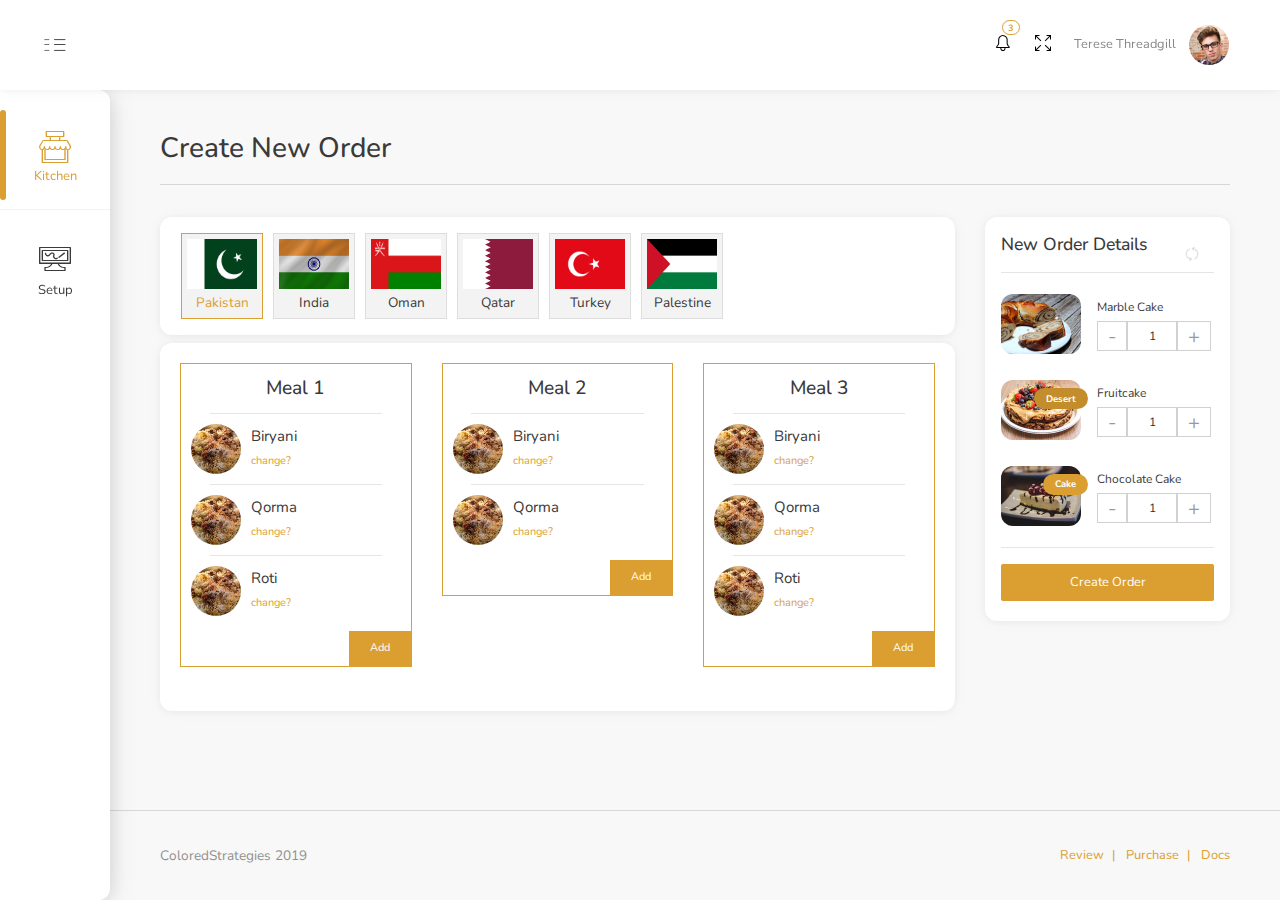
==== create.order.html @ 23bc180d "catering dashboard" ====
<!DOCTYPE html>
<html lang="en">

<head>
    <meta charset="UTF-8">
    <title>Catering Services</title>
    <meta name="viewport" content="width=device-width, initial-scale=1, maximum-scale=1">

    <link rel="stylesheet" href="font/iconsmind-s/css/iconsminds.css" />
    <link rel="stylesheet" href="font/simple-line-icons/css/simple-line-icons.css" />
    <link rel="stylesheet" href="css/vendor/bootstrap.min.css" />
    <link rel="stylesheet" href="css/vendor/bootstrap.rtl.only.min.css" />
    <link rel="stylesheet" href="css/vendor/fullcalendar.min.css" />
    <link rel="stylesheet" href="css/vendor/dataTables.bootstrap4.min.css" />
    <link rel="stylesheet" href="css/vendor/bootstrap-float-label.min.css" />
    <link rel="stylesheet" href="css/vendor/datatables.responsive.bootstrap4.min.css" />
    <link rel="stylesheet" href="css/vendor/select2.min.css" />
    <link rel="stylesheet" href="css/vendor/select2-bootstrap.min.css" />
    <link rel="stylesheet" href="css/vendor/perfect-scrollbar.css" />
    <link rel="stylesheet" href="css/vendor/glide.core.min.css" />
    <link rel="stylesheet" href="css/vendor/bootstrap-stars.css" />
    <link rel="stylesheet" href="css/vendor/nouislider.min.css" />
    <link rel="stylesheet" href="css/vendor/smart_wizard.min.css" />
    <link rel="stylesheet" href="css/vendor/bootstrap-datepicker3.min.css" />
    <link rel="stylesheet" href="css/vendor/component-custom-switch.min.css" />
    <link rel="stylesheet" href="css/main.css" />
</head>
<body id="app-container" class="menu-default show-spinner">
    <nav class="navbar fixed-top">
        <div class="d-flex align-items-center navbar-left">
            <a href="#" class="menu-button d-none d-md-block">
                <svg class="main" xmlns="http://www.w3.org/2000/svg" viewBox="0 0 9 17">
                    <rect x="0.48" y="0.5" width="7" height="1" />
                    <rect x="0.48" y="7.5" width="7" height="1" />
                    <rect x="0.48" y="15.5" width="7" height="1" />
                </svg>
                <svg class="sub" xmlns="http://www.w3.org/2000/svg" viewBox="0 0 18 17">
                    <rect x="1.56" y="0.5" width="16" height="1" />
                    <rect x="1.56" y="7.5" width="16" height="1" />
                    <rect x="1.56" y="15.5" width="16" height="1" />
                </svg>
            </a>

            <a href="#" class="menu-button-mobile d-xs-block d-sm-block d-md-none">
                <svg xmlns="http://www.w3.org/2000/svg" viewBox="0 0 26 17">
                    <rect x="0.5" y="0.5" width="25" height="1" />
                    <rect x="0.5" y="7.5" width="25" height="1" />
                    <rect x="0.5" y="15.5" width="25" height="1" />
                </svg>
            </a>
        </div>


        <a class="navbar-logo" href="Dashboard.Default.html">
            <span class="logo d-none d-xs-block"></span>
            <span class="logo-mobile d-block d-xs-none"></span>
        </a>

        <div class="navbar-right">
            <div class="header-icons d-inline-block align-middle">

                <div class="position-relative d-inline-block">
                    <button class="header-icon btn btn-empty" type="button" id="notificationButton"
                        data-toggle="dropdown" aria-haspopup="true" aria-expanded="false">
                        <i class="simple-icon-bell"></i>
                        <span class="count">3</span>
                    </button>
                    <div class="dropdown-menu dropdown-menu-right mt-3 position-absolute" id="notificationDropdown">
                        <div class="scroll">
                            <div class="d-flex flex-row mb-3 pb-3 border-bottom">
                                <a href="#">
                                    <img src="img/profiles/l-2.jpg" alt="Notification Image"
                                        class="img-thumbnail list-thumbnail xsmall border-0 rounded-circle" />
                                </a>
                                <div class="pl-3">
                                    <a href="#">
                                        <p class="font-weight-medium mb-1">Joisse Kaycee just sent a new comment!</p>
                                        <p class="text-muted mb-0 text-small">09.04.2018 - 12:45</p>
                                    </a>
                                </div>
                            </div>
                            <div class="d-flex flex-row mb-3 pb-3 border-bottom">
                                <a href="#">
                                    <img src="img/notifications/1.jpg" alt="Notification Image"
                                        class="img-thumbnail list-thumbnail xsmall border-0 rounded-circle" />
                                </a>
                                <div class="pl-3">
                                    <a href="#">
                                        <p class="font-weight-medium mb-1">1 item is out of stock!</p>
                                        <p class="text-muted mb-0 text-small">09.04.2018 - 12:45</p>
                                    </a>
                                </div>
                            </div>
                            <div class="d-flex flex-row mb-3 pb-3 border-bottom">
                                <a href="#">
                                    <img src="img/notifications/2.jpg" alt="Notification Image"
                                        class="img-thumbnail list-thumbnail xsmall border-0 rounded-circle" />
                                </a>
                                <div class="pl-3">
                                    <a href="#">
                                        <p class="font-weight-medium mb-1">New order received! It is total $147,20.</p>
                                        <p class="text-muted mb-0 text-small">09.04.2018 - 12:45</p>
                                    </a>
                                </div>
                            </div>
                            <div class="d-flex flex-row mb-3 pb-3 ">
                                <a href="#">
                                    <img src="img/notifications/3.jpg" alt="Notification Image"
                                        class="img-thumbnail list-thumbnail xsmall border-0 rounded-circle" />
                                </a>
                                <div class="pl-3">
                                    <a href="#">
                                        <p class="font-weight-medium mb-1">3 items just added to wish list by a user!
                                        </p>
                                        <p class="text-muted mb-0 text-small">09.04.2018 - 12:45</p>
                                    </a>
                                </div>
                            </div>
                        </div>
                    </div>
                </div>

                <button class="header-icon btn btn-empty d-none d-sm-inline-block" type="button" id="fullScreenButton">
                    <i class="simple-icon-size-fullscreen"></i>
                    <i class="simple-icon-size-actual"></i>
                </button>

            </div>

            <div class="user d-inline-block">
                <button class="btn btn-empty p-0" type="button" data-toggle="dropdown" aria-haspopup="true"
                    aria-expanded="false">
                    <span class="name">Terese Threadgill</span>
                    <span>
                        <img alt="Profile Picture" src="img/profiles/l-3.jpg" />
                    </span>
                </button>

                <div class="dropdown-menu dropdown-menu-right mt-3">
                    <a class="dropdown-item" href="#">Account</a>
                    <a class="dropdown-item" href="#">Features</a>
                    <a class="dropdown-item" href="#">History</a>
                    <a class="dropdown-item" href="#">Support</a>
                    <a class="dropdown-item" href="#">Sign out</a>
                </div>
            </div>
        </div>
    </nav>
    <div class="menu">
        <div class="main-menu">
            <div class="scroll">
                <ul class="list-unstyled">
                    <li class="active">
                        <a href="#dashboard">
                            <i class="iconsminds-shop-4"></i>
                            <span>Kitchen</span>
                        </a>
                    </li>
                    <li>
                        <a href="#setup">
                            <i class="iconsminds-digital-drawing"></i> Setup
                        </a>
                    </li>
                </ul>
            </div>
        </div>

        <div class="sub-menu">
            <div class="scroll">
                <ul class="list-unstyled" data-link="dashboard">
                    <li class="active">
                        <a href="Dashboard.Default.html">
                            <i class="simple-icon-rocket"></i> <span class="d-inline-block">Dashboard</span>
                        </a>
                    </li>
                    
                    <li>
                        <a href="total.html">
                            <i class="glyph-icon iconsminds-align-justify-all"></i> <span class="d-inline-block">All Order</span>
                        </a>
                    </li>
                    
                    <li>
                        <a href="pending.html">
                            <i class="iconsminds-clock"></i> <span class="d-inline-block">Pending Order</span>
                        </a>
                    </li>
                    <li>
                        <a href="inprocess.html">
                            <i class="simple-icon-refresh"></i> <span class="d-inline-block">Inprocess Order</span>
                        </a>
                    </li>
                    <li>
                        <a href="delivered.html">
                            <i class="simple-icon-home"></i> <span class="d-inline-block">Completed Order</span>
                        </a>
                    </li>
                    <li>
                        <a href="create.order.html">
                            <i class="simple-icon-basket-loaded"></i> <span class="d-inline-block">Create Order</span>
                        </a>
                    </li>
                </ul>
                <ul class="list-unstyled" data-link="setup" id="setup">
                    <li>
                        <a href="create.meal.html">
                            <i class="glyph-icon iconsminds-beer-glass"></i> 
                             <span class="d-inline-block">Meal Creation</span>
                        </a>
                    </li>
                </ul>
            </div>
        </div>


    </div>

    <main>
        <div class="container-fluid create_meal_section">
            <div class="row">
                <div class="col-12">
                    <h1>Create New Order</h1>
                    <div class="separator mb-5"></div>
                </div>
                <div class="col-lg-9 col-xl-9 col-md-7">
                    <div class="select_country mb-2">
                        <div class="card">
                            <div class="card-body d-flex overflow-auto">
                                <div class="img-flag-section order_tab_parent" data-id="pakistan">
                                    <img src="./img/flag/pakistan.png" alt="">
                                    <p class="my-1 text-center">Pakistan</p>
                                </div>
                                <div class="img-flag-section order_tab_parent" data-id="India">
                                    <img src="./img/flag/india.png" alt="">
                                    <p class="my-1 text-center">India</p>
                                </div>
                                <div class="img-flag-section order_tab_parent">
                                    <img src="./img/flag/oman-flag-png-xl.jpg" alt="">
                                    <p class="my-1 text-center">Oman</p>
                                </div>
                                <div class="img-flag-section order_tab_parent">
                                    <img src="./img/flag/qatar.png" alt="">
                                    <p class="my-1 text-center">Qatar</p>
                                </div>
                                <div class="img-flag-section order_tab_parent">
                                    <img src="./img/flag/turkey.png" alt="">
                                    <p class="my-1 text-center">Turkey</p>
                                </div>
                                <div class="img-flag-section order_tab_parent">
                                    <img src="./img/flag/palestine.png" alt="">
                                    <p class="my-1 text-center">Palestine</p>
                                </div>
                            </div>
                        </div>
                    </div>
                    <div class="card card-body order_main order_tab_child" id="pakistan">
                    <div class="row">
                        <div class="col-xl-4 col-lg-4 mb-4">
                            <div class="main_section">
                            <h3 class="text-center my-1 py-2">Meal 1</h3>
                            <hr class="my-0 w-75 mx-auto">
                                <div class="card d-flex flex-row mb-0 box-shadow-none">
                                    <a class="d-flex" href="#">
                                        <img alt="Profile" src="img/flag/biryani.jpg" class="img-thumbnail border-0 rounded-circle m-4 list-thumbnail align-self-center img-set-height-width">
                                    </a>
                                    <div class=" d-flex flex-grow-1 min-width-zero">
                                        <div class="card-body pl-0 align-self-center d-flex flex-column flex-lg-row justify-content-between min-width-zero py-1">
                                            <div class="min-width-zero">
                                                <a href="#">
                                                    <p class="list-item-heading mb-1 truncate font-size-15">Biryani</p>
                                                </a>
                                                <p class="change_modal" data-toggle="modal" data-target="#exampleModal">change?</p>
                                            </div>
                                        </div>
                                    </div>
                                </div>
                                <hr class="my-0 w-75 mx-auto">
                                <div class="card d-flex flex-row mb-0 box-shadow-none">
                                    <a class="d-flex" href="#">
                                        <img alt="Profile" src="img/flag/biryani.jpg" class="img-thumbnail border-0 rounded-circle m-4 list-thumbnail align-self-center img-set-height-width">
                                    </a>
                                    <div class=" d-flex flex-grow-1 min-width-zero">
                                        <div class="card-body pl-0 align-self-center d-flex flex-column flex-lg-row justify-content-between min-width-zero py-1">
                                            <div class="min-width-zero">
                                                <a href="#">
                                                    <p class="list-item-heading mb-1 truncate font-size-15">Qorma</p>
                                                </a>
                                                <p class="change_modal" data-toggle="modal" data-target="#exampleModal">change?</p>
                                            </div>
                                        </div>
                                    </div>
                                </div>
                                <hr class="my-0 w-75 mx-auto">
                                <div class="card d-flex flex-row mb-0 box-shadow-none">
                                    <a class="d-flex" href="#">
                                        <img alt="Profile" src="img/flag/biryani.jpg" class="img-thumbnail border-0 rounded-circle m-4 list-thumbnail align-self-center img-set-height-width">
                                    </a>
                                    <div class=" d-flex flex-grow-1 min-width-zero">
                                        <div class="card-body pl-0 align-self-center d-flex flex-column flex-lg-row justify-content-between min-width-zero py-1">
                                            <div class="min-width-zero">
                                                <a href="#">
                                                    <p class="list-item-heading mb-1 truncate font-size-15">Roti</p>
                                                </a>
                                                <p class="change_modal" data-toggle="modal" data-target="#exampleModal">change?</p>
                                            </div>
                                        </div>
                                    </div>
                                </div>
                                <div class="text-right">
                                <button class="btn btn-primary default my-2 rounded-0">Add</button>
                            </div>
                            </div>
                        </div>

                        <div class="col-xl-4 col-lg-4 mb-4">
                            <div class="main_section">
                                <h3 class="text-center my-1 py-2">Meal 2</h3>
                                <hr class="my-0 w-75 mx-auto">
                                    <div class="card d-flex flex-row mb-0 box-shadow-none">
                                        <a class="d-flex" href="#">
                                            <img alt="Profile" src="img/flag/biryani.jpg" class="img-thumbnail border-0 rounded-circle m-4 list-thumbnail align-self-center img-set-height-width">
                                        </a>
                                        <div class=" d-flex flex-grow-1 min-width-zero">
                                            <div class="card-body pl-0 align-self-center d-flex flex-column flex-lg-row justify-content-between min-width-zero py-1">
                                                <div class="min-width-zero">
                                                    <a href="#">
                                                        <p class="list-item-heading mb-1 truncate font-size-15">Biryani</p>
                                                    </a>
                                                    <p class="change_modal" data-toggle="modal" data-target="#exampleModal">change?</p>
                                                </div>
                                            </div>
                                        </div>
                                    </div>
                                    <hr class="my-0 w-75 mx-auto">
                                    <div class="card d-flex flex-row mb-0 box-shadow-none">
                                        <a class="d-flex" href="#">
                                            <img alt="Profile" src="img/flag/biryani.jpg" class="img-thumbnail border-0 rounded-circle m-4 list-thumbnail align-self-center img-set-height-width">
                                        </a>
                                        <div class=" d-flex flex-grow-1 min-width-zero">
                                            <div class="card-body pl-0 align-self-center d-flex flex-column flex-lg-row justify-content-between min-width-zero py-1">
                                                <div class="min-width-zero">
                                                    <a href="#">
                                                        <p class="list-item-heading mb-1 truncate font-size-15">Qorma</p>
                                                    </a>
                                                    <p class="change_modal" data-toggle="modal" data-target="#exampleModal">change?</p>
                                                </div>
                                            </div>
                                        </div>
                                    </div>
                                    <div class="text-right">
                                    <button class="btn btn-primary default my-2 rounded-0">Add</button>
                                </div>
                                </div>
                        </div>

                        <div class="col-xl-4 col-lg-4 mb-4">
                            <div class="main_section">
                                <h3 class="text-center my-1 py-2">Meal 3</h3>
                                <hr class="my-0 w-75 mx-auto">
                                    <div class="card d-flex flex-row mb-0 box-shadow-none">
                                        <a class="d-flex" href="#">
                                            <img alt="Profile" src="img/flag/biryani.jpg" class="img-thumbnail border-0 rounded-circle m-4 list-thumbnail align-self-center img-set-height-width">
                                        </a>
                                        <div class=" d-flex flex-grow-1 min-width-zero">
                                            <div class="card-body pl-0 align-self-center d-flex flex-column flex-lg-row justify-content-between min-width-zero py-1">
                                                <div class="min-width-zero">
                                                    <a href="#">
                                                        <p class="list-item-heading mb-1 truncate font-size-15">Biryani</p>
                                                    </a>
                                                    <p class="change_modal" data-toggle="modal" data-target="#exampleModal">change?</p>
                                                </div>
                                            </div>
                                        </div>
                                    </div>
                                    <hr class="my-0 w-75 mx-auto">
                                    <div class="card d-flex flex-row mb-0 box-shadow-none">
                                        <a class="d-flex" href="#">
                                            <img alt="Profile" src="img/flag/biryani.jpg" class="img-thumbnail border-0 rounded-circle m-4 list-thumbnail align-self-center img-set-height-width">
                                        </a>
                                        <div class=" d-flex flex-grow-1 min-width-zero">
                                            <div class="card-body pl-0 align-self-center d-flex flex-column flex-lg-row justify-content-between min-width-zero py-1">
                                                <div class="min-width-zero">
                                                    <a href="#">
                                                        <p class="list-item-heading mb-1 truncate font-size-15">Qorma</p>
                                                    </a>
                                                    <p class="change_modal" data-toggle="modal" data-target="#exampleModal">change?</p>
                                                </div>
                                            </div>
                                        </div>
                                    </div>
                                    <hr class="my-0 w-75 mx-auto">
                                    <div class="card d-flex flex-row mb-0 box-shadow-none">
                                        <a class="d-flex" href="#">
                                            <img alt="Profile" src="img/flag/biryani.jpg" class="img-thumbnail border-0 rounded-circle m-4 list-thumbnail align-self-center img-set-height-width">
                                        </a>
                                        <div class=" d-flex flex-grow-1 min-width-zero">
                                            <div class="card-body pl-0 align-self-center d-flex flex-column flex-lg-row justify-content-between min-width-zero py-1">
                                                <div class="min-width-zero">
                                                    <a href="#">
                                                        <p class="list-item-heading mb-1 truncate font-size-15">Roti</p>
                                                    </a>
                                                    <p class="change_modal" data-toggle="modal" data-target="#exampleModal">change?</p>
                                                </div>
                                            </div>
                                        </div>
                                    </div>
                                    <div class="text-right">
                                    <button class="btn btn-primary default my-2 rounded-0">Add</button>
                                </div>
                                </div>
                        </div>
                    </div>
                      
                </div>
                <div class="card card-body order_main order_tab_child" id="India">
                    <div class="row">
                        <div class="col-xl-4 col-lg-4 mb-4">
                            <div class="main_section">
                                <h3 class="text-center my-1 py-2">Meal 1</h3>
                                <hr class="my-0 w-75 mx-auto">
                                    <div class="card d-flex flex-row mb-0 box-shadow-none">
                                        <a class="d-flex" href="#">
                                            <img alt="Profile" src="img/flag/biryani.jpg" class="img-thumbnail border-0 rounded-circle m-4 list-thumbnail align-self-center img-set-height-width">
                                        </a>
                                        <div class=" d-flex flex-grow-1 min-width-zero">
                                            <div class="card-body pl-0 align-self-center d-flex flex-column flex-lg-row justify-content-between min-width-zero py-1">
                                                <div class="min-width-zero">
                                                    <a href="#">
                                                        <p class="list-item-heading mb-1 truncate font-size-15">Biryani</p>
                                                    </a>
                                                    <p class="change_modal" data-toggle="modal" data-target="#exampleModal">change?</p>
                                                </div>
                                            </div>
                                        </div>
                                    </div>
                                    <hr class="my-0 w-75 mx-auto">
                                    <div class="card d-flex flex-row mb-0 box-shadow-none">
                                        <a class="d-flex" href="#">
                                            <img alt="Profile" src="img/flag/biryani.jpg" class="img-thumbnail border-0 rounded-circle m-4 list-thumbnail align-self-center img-set-height-width">
                                        </a>
                                        <div class=" d-flex flex-grow-1 min-width-zero">
                                            <div class="card-body pl-0 align-self-center d-flex flex-column flex-lg-row justify-content-between min-width-zero py-1">
                                                <div class="min-width-zero">
                                                    <a href="#">
                                                        <p class="list-item-heading mb-1 truncate font-size-15">Qorma</p>
                                                    </a>
                                                    <p class="change_modal" data-toggle="modal" data-target="#exampleModal">change?</p>
                                                </div>
                                            </div>
                                        </div>
                                    </div>
                                    <hr class="my-0 w-75 mx-auto">
                                    <div class="card d-flex flex-row mb-0 box-shadow-none">
                                        <a class="d-flex" href="#">
                                            <img alt="Profile" src="img/flag/biryani.jpg" class="img-thumbnail border-0 rounded-circle m-4 list-thumbnail align-self-center img-set-height-width">
                                        </a>
                                        <div class=" d-flex flex-grow-1 min-width-zero">
                                            <div class="card-body pl-0 align-self-center d-flex flex-column flex-lg-row justify-content-between min-width-zero py-1">
                                                <div class="min-width-zero">
                                                    <a href="#">
                                                        <p class="list-item-heading mb-1 truncate font-size-15">Roti</p>
                                                    </a>
                                                    <p class="change_modal" data-toggle="modal" data-target="#exampleModal">change?</p>
                                                </div>
                                            </div>
                                        </div>
                                    </div>
                                    <div class="text-right">
                                    <button class="btn btn-primary default my-2 rounded-0">Add</button>
                                </div>
                                </div>
                    </div>
                        <div class="col-xl-4 col-lg-4 mb-4">
                            <div class="main_section">
                                <h3 class="text-center my-1 py-2">Meal 2</h3>
                                <hr class="my-0 w-75 mx-auto">
                                    <div class="card d-flex flex-row mb-0 box-shadow-none">
                                        <a class="d-flex" href="#">
                                            <img alt="Profile" src="img/flag/biryani.jpg" class="img-thumbnail border-0 rounded-circle m-4 list-thumbnail align-self-center img-set-height-width">
                                        </a>
                                        <div class=" d-flex flex-grow-1 min-width-zero">
                                            <div class="card-body pl-0 align-self-center d-flex flex-column flex-lg-row justify-content-between min-width-zero py-1">
                                                <div class="min-width-zero">
                                                    <a href="#">
                                                        <p class="list-item-heading mb-1 truncate font-size-15">Biryani</p>
                                                    </a>
                                                    <p class="change_modal" data-toggle="modal" data-target="#exampleModal">change?</p>
                                                </div>
                                            </div>
                                        </div>
                                    </div>
                                    <hr class="my-0 w-75 mx-auto">
                                    <div class="card d-flex flex-row mb-0 box-shadow-none">
                                        <a class="d-flex" href="#">
                                            <img alt="Profile" src="img/flag/biryani.jpg" class="img-thumbnail border-0 rounded-circle m-4 list-thumbnail align-self-center img-set-height-width">
                                        </a>
                                        <div class=" d-flex flex-grow-1 min-width-zero">
                                            <div class="card-body pl-0 align-self-center d-flex flex-column flex-lg-row justify-content-between min-width-zero py-1">
                                                <div class="min-width-zero">
                                                    <a href="#">
                                                        <p class="list-item-heading mb-1 truncate font-size-15">Roti</p>
                                                    </a>
                                                    <p class="change_modal" data-toggle="modal" data-target="#exampleModal">change?</p>
                                                </div>
                                            </div>
                                        </div>
                                    </div>
                                    <div class="text-right">
                                    <button class="btn btn-primary default my-2 rounded-0">Add</button>
                                </div>
                                </div>
                        </div>

                    </div>
                      
                </div>
                </div>

                <div class="col-md-4 col-lg-3 mb-4">
                    <div class="card notification_section">
                        <div class="position-absolute card-top-buttons">
                            <button class="btn btn-header-light icon-button">
                                <i class="simple-icon-refresh"></i>
                            </button>
                        </div>

                        <div class="card-body">
                            <h5 class="card-title mb-3">New Order Details</h5>
                            <hr class="mt-0">
                            <div class="scroll dashboard-list-with-thumbs">
                                <div class="d-flex flex-row mb-3 justify-content-between">
                                    <a class="d-block my-auto position-relative mx-0" href="#">
                                        <img src="img/products/marble-cake-thumb.jpg" alt="Marble Cake"
                                            class="list-thumbnail border-0" />
                                    </a>
                                    <div class="pl-3 pt-2 pr-2 pb-2">
                                        <a href="#">
                                            <p class="list-item-heading">Marble Cake</p>
                                            <div class="counter">
                                                <span class="down" onClick='decreaseCount(event, this)'>-</span>
                                                <input type="text" value="1" disabled id = "quantity">
                                                <span class="up" onClick='increaseCount(event, this)'>+</span>
                                            </div>
                                        </a>
                                    </div>
                                </div>

                                <div class="d-flex flex-row mb-3 justify-content-between">
                                    <a class="d-block my-auto position-relative mx-0" href="#">
                                        <img src="img/products/fruitcake-thumb.jpg" alt="Fruitcake"
                                            class="list-thumbnail border-0" />
                                        <span
                                            class="badge badge-pill badge-theme-2 position-absolute badge-top-right">Desert</span>
                                    </a>
                                    <div class="pl-3 pt-2 pr-2 pb-2">
                                        <a href="#">
                                            <p class="list-item-heading">Fruitcake</p>
                                            <div class="counter">
                                                <span class="down" onClick='decreaseCount(event, this)'>-</span>
                                                <input type="text" value="1" disabled id = "quantity">
                                                <span class="up" onClick='increaseCount(event, this)'>+</span>
                                            </div>
                                        </a>
                                    </div>
                                </div>

                                <div class="d-flex flex-row mb-3 justify-content-between">
                                    <a class="d-block my-auto position-relative mx-0" href="#">
                                        <img src="img/products/chocolate-cake-thumb.jpg" alt="Chocolate Cake"
                                            class="list-thumbnail border-0" />
                                        <span
                                            class="badge badge-pill badge-theme-1 position-absolute badge-top-right">Cake</span>
                                    </a>
                                    <div class="pl-3 pt-2 pr-2 pb-2">
                                        <a href="#">
                                            <p class="list-item-heading">Chocolate Cake</p>
                                            <div class="counter">
                                                <span class="down" onClick='decreaseCount(event, this)'>-</span>
                                                <input type="text" value="1" disabled id = "quantity">
                                                <span class="up" onClick='increaseCount(event, this)'>+</span>
                                            </div>
                                        </a>
                                    </div>
                                </div>
                                <hr class="mt-0">
                                <button type="button" class="btn btn-primary default mb-1 w-100">Create Order</button>

                            </div>
                        </div>
                    </div>
                </div>
            </div>

          
        </div>
    </main>

    <footer class="page-footer">
        <div class="footer-content">
            <div class="container-fluid">
                <div class="row">
                    <div class="col-12 col-sm-6">
                        <p class="mb-0 text-muted">ColoredStrategies 2019</p>
                    </div>
                    <div class="col-sm-6 d-none d-sm-block">
                        <ul class="breadcrumb pt-0 pr-0 float-right">
                            <li class="breadcrumb-item mb-0">
                                <a href="#" class="btn-link">Review</a>
                            </li>
                            <li class="breadcrumb-item mb-0">
                                <a href="#" class="btn-link">Purchase</a>
                            </li>
                            <li class="breadcrumb-item mb-0">
                                <a href="#" class="btn-link">Docs</a>
                            </li>
                        </ul>
                    </div>
                </div>
            </div>
        </div>


    <!-- Modal -->
    <div class="modal fade" id="exampleModal" tabindex="-1" role="dialog" aria-hidden="true">
        <div class="modal-dialog" role="document">
            <div class="modal-content">
                <div class="modal-header">
                    <h5 class="modal-title" id="exampleModalLabel">Create Order</h5>
                    <button type="button" class="close" data-dismiss="modal" aria-label="Close">
                        <span aria-hidden="true">&times;</span>
                    </button>
                </div>
                <div class="modal-body">

                    <div class="card mb-4 tab_child_order">
                        <div class="order_steps sw-main sw-theme-default">

                            <div class="card-body">
                                <div class="d-flex flex-wrap">
                                    <div class="card m-2">
                                        <img src="img/flag/rice.jpg" alt="Marble Cake" class="list-thumbnail border-0" draggable="false">
                                        <div class="d-flex justify-content-between px-2">
                                            <div class="title">
                                                <p class="my-2 text-center">Rice</p>

                                            </div>
                                            <div class="my-auto glyph-icon simple-icon-plus"></div>
                                        </div>
                                        
                                        <hr class="my-0 mx-auto w-75">
                                        <p class="my-2 desc text-muted px-2">(Fried)</p>
                                    </div>
                                    <div class="card m-2">
                                        <img src="img/flag/beefpulao.jpg" alt="Marble Cake" class="list-thumbnail border-0" draggable="false">
                                        <div class="d-flex justify-content-between px-2">
                                             <p class="my-2 text-center">Beef Pulao</p>
                                            <div class="my-auto glyph-icon simple-icon-plus"></div>
                                        </div>
                                        <hr class="my-0 mx-auto w-75">
                                        <p class="my-2 desc text-muted px-2">(Black Pepperoni)</p>
                                    </div>
                                    <div class="card m-2">
                                        <img src="img/flag/biryani.jpg" alt="Marble Cake" class="list-thumbnail border-0" draggable="false">
                                        <div class="d-flex justify-content-between px-2">
                                            <p class="my-2 text-center">Biryani</p>
                                            <div class="my-auto glyph-icon simple-icon-plus"></div>
                                        </div>
                                        <hr class="my-0 mx-auto w-75">
                                        <p class="my-2 desc text-muted px-2">(Hot Spicy)</p>
                                    </div>

                                </div>
                            </div>
                        </div>
                    </div>


                </div>
                <div class="modal-footer">
                    <button type="button" class="btn btn-secondary"
                        data-dismiss="modal">Close</button>
                </div>
            </div>
        </div>
    </div>
    
    </footer>

    <script src="js/vendor/jquery-3.3.1.min.js"></script>
    <script src="js/vendor/bootstrap.bundle.min.js"></script>
    <script src="js/vendor/Chart.bundle.min.js"></script>
    <script src="js/vendor/chartjs-plugin-datalabels.js"></script>
    <script src="js/vendor/moment.min.js"></script>
    <script src="js/vendor/fullcalendar.min.js"></script>
    <script src="js/vendor/datatables.min.js"></script>
    <script src="js/vendor/perfect-scrollbar.min.js"></script>
    <script src="js/vendor/progressbar.min.js"></script>
    <script src="js/vendor/jquery.barrating.min.js"></script>
    <script src="js/vendor/select2.full.js"></script>
    <script src="js/vendor/nouislider.min.js"></script>
    <script src="js/vendor/bootstrap-datepicker.js"></script>
    <script src="js/vendor/jquery.smartWizard.min.js"></script>
    <script src="js/vendor/Sortable.js"></script>
    <script src="js/vendor/mousetrap.min.js"></script>
    <script src="js/vendor/glide.min.js"></script>
    <script src="js/dore.script.js"></script>
    <script src="js/aaintlTelInput.js"></script>
    <script src="js/scripts.js"></script>
</body>

</html>
---- font/iconsmind-s/css/iconsminds.css ----
@font-face {
  font-family: 'iconsminds';
  src: url('../font/iconsminds.eot?42207379');
  src: url('../font/iconsminds.eot?42207379#iefix') format('embedded-opentype'),
       url('../font/iconsminds.woff2?42207379') format('woff2'),
       url('../font/iconsminds.woff?42207379') format('woff'),
       url('../font/iconsminds.ttf?42207379') format('truetype'),
       url('../font/iconsminds.svg?42207379#iconsminds') format('svg');
  font-weight: normal;
  font-style: normal;
}
/* Chrome hack: SVG is rendered more smooth in Windozze. 100% magic, uncomment if you need it. */
/* Note, that will break hinting! In other OS-es font will be not as sharp as it could be */
/*
@media screen and (-webkit-min-device-pixel-ratio:0) {
  @font-face {
    font-family: 'iconsminds';
    src: url('../font/iconsminds.svg?42207379#iconsminds') format('svg');
  }
}
*/
 
 [class^="iconsminds-"]:before, [class*=" iconsminds-"]:before {
  font-family: "iconsminds";
  font-style: normal;
  font-weight: normal;
  speak: none;
 
  display: inline-block;
  text-decoration: inherit;
  width: 1em;
  margin-right: .2em;
  text-align: center;
  /* opacity: .8; */
 
  /* For safety - reset parent styles, that can break glyph codes*/
  font-variant: normal;
  text-transform: none;
 
  /* fix buttons height, for twitter bootstrap */
  line-height: 1em;
 
  /* Animation center compensation - margins should be symmetric */
  /* remove if not needed */
  margin-left: .2em;
 
  /* you can be more comfortable with increased icons size */
  /* font-size: 120%; */
 
  /* Font smoothing. That was taken from TWBS */
  -webkit-font-smoothing: antialiased;
  -moz-osx-font-smoothing: grayscale;
 
  /* Uncomment for 3D effect */
  /* text-shadow: 1px 1px 1px rgba(127, 127, 127, 0.3); */
}
 
.iconsminds-add-space-after-paragraph:before { content: '\e800'; } /* '' */
.iconsminds-add-space-before-paragraph:before { content: '\e801'; } /* '' */
.iconsminds-align-center:before { content: '\e802'; } /* '' */
.iconsminds-align-justify-all:before { content: '\e803'; } /* '' */
.iconsminds-align-justify-center:before { content: '\e804'; } /* '' */
.iconsminds-align-justify-left:before { content: '\e805'; } /* '' */
.iconsminds-align-justify-right:before { content: '\e806'; } /* '' */
.iconsminds-align-left:before { content: '\e807'; } /* '' */
.iconsminds-align-right:before { content: '\e808'; } /* '' */
.iconsminds-decrase-inedit:before { content: '\e809'; } /* '' */
.iconsminds-increase-inedit:before { content: '\e80a'; } /* '' */
.iconsminds-indent-first-line:before { content: '\e80b'; } /* '' */
.iconsminds-indent-left-margin:before { content: '\e80c'; } /* '' */
.iconsminds-indent-right-margin:before { content: '\e80d'; } /* '' */
.iconsminds-line-spacing:before { content: '\e80e'; } /* '' */
.iconsminds-arrow-fork:before { content: '\e80f'; } /* '' */
.iconsminds-arrow-from:before { content: '\e810'; } /* '' */
.iconsminds-arrow-inside-45:before { content: '\e811'; } /* '' */
.iconsminds-arrow-inside-gap-45:before { content: '\e812'; } /* '' */
.iconsminds-arrow-inside-gap:before { content: '\e813'; } /* '' */
.iconsminds-arrow-inside:before { content: '\e814'; } /* '' */
.iconsminds-arrow-into:before { content: '\e815'; } /* '' */
.iconsminds-arrow-junction:before { content: '\e817'; } /* '' */
.iconsminds-arrow-loop:before { content: '\e818'; } /* '' */
.iconsminds-arrow-merge:before { content: '\e819'; } /* '' */
.iconsminds-arrow-mix:before { content: '\e81a'; } /* '' */
.iconsminds-arrow-out-left:before { content: '\e81b'; } /* '' */
.iconsminds-arrow-out-right:before { content: '\e81c'; } /* '' */
.iconsminds-arrow-outside-45:before { content: '\e81d'; } /* '' */
.iconsminds-arrow-outside-gap-45:before { content: '\e81e'; } /* '' */
.iconsminds-arrow-outside-gap:before { content: '\e81f'; } /* '' */
.iconsminds-arrow-outside:before { content: '\e820'; } /* '' */
.iconsminds-arrow-over:before { content: '\e821'; } /* '' */
.iconsminds-arrow-shuffle:before { content: '\e822'; } /* '' */
.iconsminds-arrow-squiggly:before { content: '\e823'; } /* '' */
.iconsminds-arrow-through:before { content: '\e824'; } /* '' */
.iconsminds-arrow-to:before { content: '\e825'; } /* '' */
.iconsminds-double-circle:before { content: '\e826'; } /* '' */
.iconsminds-full-view-2:before { content: '\e827'; } /* '' */
.iconsminds-full-view:before { content: '\e828'; } /* '' */
.iconsminds-maximize:before { content: '\e829'; } /* '' */
.iconsminds-minimize:before { content: '\e82a'; } /* '' */
.iconsminds-resize:before { content: '\e82b'; } /* '' */
.iconsminds-three-arrow-fork:before { content: '\e82c'; } /* '' */
.iconsminds-view-height:before { content: '\e82d'; } /* '' */
.iconsminds-view-width:before { content: '\e82e'; } /* '' */
.iconsminds-arrow-around:before { content: '\e82f'; } /* '' */
.iconsminds-arrow-barrier:before { content: '\e830'; } /* '' */
.iconsminds-arrow-circle:before { content: '\e831'; } /* '' */
.iconsminds-arrow-cross:before { content: '\e832'; } /* '' */
.iconsminds-arrow-back-2:before { content: '\e833'; } /* '' */
.iconsminds-arrow-back-3:before { content: '\e834'; } /* '' */
.iconsminds-arrow-back:before { content: '\e835'; } /* '' */
.iconsminds-arrow-down-2:before { content: '\e836'; } /* '' */
.iconsminds-arrow-down-3:before { content: '\e837'; } /* '' */
.iconsminds-arrow-down-in-circle:before { content: '\e838'; } /* '' */
.iconsminds-arrow-down:before { content: '\e839'; } /* '' */
.iconsminds-arrow-forward-2:before { content: '\e83a'; } /* '' */
.iconsminds-arrow-forward:before { content: '\e83b'; } /* '' */
.iconsminds-arrow-left-2:before { content: '\e83c'; } /* '' */
.iconsminds-arrow-left-in-circle:before { content: '\e83d'; } /* '' */
.iconsminds-arrow-left:before { content: '\e83e'; } /* '' */
.iconsminds-arrow-next:before { content: '\e83f'; } /* '' */
.iconsminds-arrow-refresh-2:before { content: '\e840'; } /* '' */
.iconsminds-arrow-refresh:before { content: '\e841'; } /* '' */
.iconsminds-arrow-right-2:before { content: '\e842'; } /* '' */
.iconsminds-arrow-right-in-circle:before { content: '\e843'; } /* '' */
.iconsminds-arrow-right:before { content: '\e844'; } /* '' */
.iconsminds-arrow-turn-left:before { content: '\e845'; } /* '' */
.iconsminds-arrow-turn-right:before { content: '\e846'; } /* '' */
.iconsminds-arrow-up-2:before { content: '\e847'; } /* '' */
.iconsminds-arrow-up-3:before { content: '\e848'; } /* '' */
.iconsminds-arrow-up-in-circle:before { content: '\e849'; } /* '' */
.iconsminds-arrow-up:before { content: '\e84a'; } /* '' */
.iconsminds-arrow-x-left:before { content: '\e84b'; } /* '' */
.iconsminds-arrow-x-right:before { content: '\e84c'; } /* '' */
.iconsminds-bottom-to-top:before { content: '\e84d'; } /* '' */
.iconsminds-down:before { content: '\e84e'; } /* '' */
.iconsminds-down-2:before { content: '\e84f'; } /* '' */
.iconsminds-down-3:before { content: '\e850'; } /* '' */
.iconsminds-download:before { content: '\e851'; } /* '' */
.iconsminds-end:before { content: '\e852'; } /* '' */
.iconsminds-fit-to-2:before { content: '\e853'; } /* '' */
.iconsminds-fit-to:before { content: '\e854'; } /* '' */
.iconsminds-full-screen-2:before { content: '\e855'; } /* '' */
.iconsminds-full-screen:before { content: '\e856'; } /* '' */
.iconsminds-go-bottom:before { content: '\e857'; } /* '' */
.iconsminds-go-top:before { content: '\e858'; } /* '' */
.iconsminds-left---right-3:before { content: '\e859'; } /* '' */
.iconsminds-left---right:before { content: '\e85a'; } /* '' */
.iconsminds-left:before { content: '\e85b'; } /* '' */
.iconsminds-left-2:before { content: '\e85c'; } /* '' */
.iconsminds-left-3:before { content: '\e85d'; } /* '' */
.iconsminds-left-to-right:before { content: '\e85e'; } /* '' */
.iconsminds-loop:before { content: '\e85f'; } /* '' */
.iconsminds-navigate-end:before { content: '\e860'; } /* '' */
.iconsminds-navigat-start:before { content: '\e861'; } /* '' */
.iconsminds-reload:before { content: '\e862'; } /* '' */
.iconsminds-reload-2:before { content: '\e863'; } /* '' */
.iconsminds-repeat:before { content: '\e864'; } /* '' */
.iconsminds-repeat-2:before { content: '\e865'; } /* '' */
.iconsminds-repeat-3:before { content: '\e866'; } /* '' */
.iconsminds-repeat-4:before { content: '\e867'; } /* '' */
.iconsminds-right:before { content: '\e868'; } /* '' */
.iconsminds-right-2:before { content: '\e869'; } /* '' */
.iconsminds-right-3:before { content: '\e86a'; } /* '' */
.iconsminds-right-to-left:before { content: '\e86b'; } /* '' */
.iconsminds-shuffle:before { content: '\e86c'; } /* '' */
.iconsminds-shuffle-2:before { content: '\e86d'; } /* '' */
.iconsminds-start:before { content: '\e86e'; } /* '' */
.iconsminds-sync:before { content: '\e86f'; } /* '' */
.iconsminds-to-bottom-2:before { content: '\e870'; } /* '' */
.iconsminds-to-bottom:before { content: '\e871'; } /* '' */
.iconsminds-to-left:before { content: '\e872'; } /* '' */
.iconsminds-top-to-bottom:before { content: '\e873'; } /* '' */
.iconsminds-to-right:before { content: '\e874'; } /* '' */
.iconsminds-to-top-2:before { content: '\e875'; } /* '' */
.iconsminds-to-top:before { content: '\e876'; } /* '' */
.iconsminds-triangle-arrow-down:before { content: '\e877'; } /* '' */
.iconsminds-triangle-arrow-left:before { content: '\e878'; } /* '' */
.iconsminds-triangle-arrow-right:before { content: '\e879'; } /* '' */
.iconsminds-triangle-arrow-up:before { content: '\e87a'; } /* '' */
.iconsminds-turn-down-2:before { content: '\e87b'; } /* '' */
.iconsminds-turn-down-from-left:before { content: '\e87c'; } /* '' */
.iconsminds-turn-down-from-right:before { content: '\e87d'; } /* '' */
.iconsminds-turn-down:before { content: '\e87e'; } /* '' */
.iconsminds-turn-left-3:before { content: '\e87f'; } /* '' */
.iconsminds-turn-left:before { content: '\e880'; } /* '' */
.iconsminds-turn-right-3:before { content: '\e881'; } /* '' */
.iconsminds-turn-right:before { content: '\e882'; } /* '' */
.iconsminds-turn-up-2:before { content: '\e883'; } /* '' */
.iconsminds-turn-up:before { content: '\e884'; } /* '' */
.iconsminds-up---down-3:before { content: '\e885'; } /* '' */
.iconsminds-up---down:before { content: '\e886'; } /* '' */
.iconsminds-up:before { content: '\e887'; } /* '' */
.iconsminds-up-2:before { content: '\e888'; } /* '' */
.iconsminds-up-3:before { content: '\e889'; } /* '' */
.iconsminds-upload:before { content: '\e88a'; } /* '' */
.iconsminds-billing:before { content: '\e88b'; } /* '' */
.iconsminds-binocular:before { content: '\e88c'; } /* '' */
.iconsminds-bone:before { content: '\e88d'; } /* '' */
.iconsminds-box-close:before { content: '\e88e'; } /* '' */
.iconsminds-box-with-folders:before { content: '\e88f'; } /* '' */
.iconsminds-brush:before { content: '\e890'; } /* '' */
.iconsminds-bucket:before { content: '\e891'; } /* '' */
.iconsminds-camera-3:before { content: '\e892'; } /* '' */
.iconsminds-camera-4:before { content: '\e893'; } /* '' */
.iconsminds-candle:before { content: '\e894'; } /* '' */
.iconsminds-candy:before { content: '\e895'; } /* '' */
.iconsminds-chair:before { content: '\e896'; } /* '' */
.iconsminds-control:before { content: '\e897'; } /* '' */
.iconsminds-control-2:before { content: '\e898'; } /* '' */
.iconsminds-crop-2:before { content: '\e899'; } /* '' */
.iconsminds-crown-2:before { content: '\e89a'; } /* '' */
.iconsminds-dashboard:before { content: '\e89b'; } /* '' */
.iconsminds-data-center:before { content: '\e89c'; } /* '' */
.iconsminds-data-cloud:before { content: '\e89d'; } /* '' */
.iconsminds-data-download:before { content: '\e89e'; } /* '' */
.iconsminds-data-storage:before { content: '\e89f'; } /* '' */
.iconsminds-delete-file:before { content: '\e8a0'; } /* '' */
.iconsminds-dice:before { content: '\e8a1'; } /* '' */
.iconsminds-drill:before { content: '\e8a2'; } /* '' */
.iconsminds-duplicate-layer:before { content: '\e8a3'; } /* '' */
.iconsminds-electricity:before { content: '\e8a4'; } /* '' */
.iconsminds-factory:before { content: '\e8a5'; } /* '' */
.iconsminds-feather:before { content: '\e8a6'; } /* '' */
.iconsminds-file:before { content: '\e8a7'; } /* '' */
.iconsminds-file-clipboard-file---text:before { content: '\e8a8'; } /* '' */
.iconsminds-file-clipboard:before { content: '\e8a9'; } /* '' */
.iconsminds-file-copy:before { content: '\e8aa'; } /* '' */
.iconsminds-file-edit:before { content: '\e8ab'; } /* '' */
.iconsminds-file-horizontal:before { content: '\e8ac'; } /* '' */
.iconsminds-files:before { content: '\e8ad'; } /* '' */
.iconsminds-file-zip:before { content: '\e8ae'; } /* '' */
.iconsminds-filter-2:before { content: '\e8af'; } /* '' */
.iconsminds-flash-2:before { content: '\e8b0'; } /* '' */
.iconsminds-folder:before { content: '\e8b1'; } /* '' */
.iconsminds-folder-add--:before { content: '\e8b2'; } /* '' */
.iconsminds-folder-block:before { content: '\e8b3'; } /* '' */
.iconsminds-folder-close:before { content: '\e8b4'; } /* '' */
.iconsminds-folder-cloud:before { content: '\e8b5'; } /* '' */
.iconsminds-folder-delete:before { content: '\e8b6'; } /* '' */
.iconsminds-folder-edit:before { content: '\e8b7'; } /* '' */
.iconsminds-folder-open:before { content: '\e8b8'; } /* '' */
.iconsminds-folders:before { content: '\e8b9'; } /* '' */
.iconsminds-folder-zip:before { content: '\e8ba'; } /* '' */
.iconsminds-funny-bicycle:before { content: '\e8bb'; } /* '' */
.iconsminds-gas-pump:before { content: '\e8bc'; } /* '' */
.iconsminds-gear:before { content: '\e8bd'; } /* '' */
.iconsminds-gear-2:before { content: '\e8be'; } /* '' */
.iconsminds-gears:before { content: '\e8bf'; } /* '' */
.iconsminds-gift-box:before { content: '\e8c1'; } /* '' */
.iconsminds-grave:before { content: '\e8c2'; } /* '' */
.iconsminds-headphone:before { content: '\e8c3'; } /* '' */
.iconsminds-headset:before { content: '\e8c4'; } /* '' */
.iconsminds-hipster-men:before { content: '\e8c5'; } /* '' */
.iconsminds-hub:before { content: '\e8c6'; } /* '' */
.iconsminds-idea:before { content: '\e8c7'; } /* '' */
.iconsminds-information:before { content: '\e8c8'; } /* '' */
.iconsminds-key:before { content: '\e8c9'; } /* '' */
.iconsminds-knife:before { content: '\e8ca'; } /* '' */
.iconsminds-lantern:before { content: '\e8cb'; } /* '' */
.iconsminds-layer-backward:before { content: '\e8cc'; } /* '' */
.iconsminds-layer-forward:before { content: '\e8cd'; } /* '' */
.iconsminds-library:before { content: '\e8ce'; } /* '' */
.iconsminds-light-bulb-2:before { content: '\e8d0'; } /* '' */
.iconsminds-loading:before { content: '\e8d1'; } /* '' */
.iconsminds-loading-2:before { content: '\e8d2'; } /* '' */
.iconsminds-loading-3:before { content: '\e8d3'; } /* '' */
.iconsminds-magic-wand:before { content: '\e8d4'; } /* '' */
.iconsminds-magnifi-glass--:before { content: '\e8d5'; } /* '' */
.iconsminds-magnifi-glass--:before { content: '\e8d6'; } /* '' */
.iconsminds-magnifi-glass:before { content: '\e8d7'; } /* '' */
.iconsminds-memory-card-2:before { content: '\e8d8'; } /* '' */
.iconsminds-mine:before { content: '\e8d9'; } /* '' */
.iconsminds-mustache-2:before { content: '\e8da'; } /* '' */
.iconsminds-office-lamp:before { content: '\e8db'; } /* '' */
.iconsminds-old-sticky-2:before { content: '\e8dc'; } /* '' */
.iconsminds-on-off:before { content: '\e8dd'; } /* '' */
.iconsminds-on-off-2:before { content: '\e8de'; } /* '' */
.iconsminds-on-off-3:before { content: '\e8df'; } /* '' */
.iconsminds-palette:before { content: '\e8e0'; } /* '' */
.iconsminds-paper:before { content: '\e8e1'; } /* '' */
.iconsminds-pen:before { content: '\e8e2'; } /* '' */
.iconsminds-photo:before { content: '\e8e3'; } /* '' */
.iconsminds-photo-album-2:before { content: '\e8e4'; } /* '' */
.iconsminds-power-station:before { content: '\e8e5'; } /* '' */
.iconsminds-preview:before { content: '\e8e6'; } /* '' */
.iconsminds-pricing:before { content: '\e8e7'; } /* '' */
.iconsminds-profile:before { content: '\e8e8'; } /* '' */
.iconsminds-project:before { content: '\e8e9'; } /* '' */
.iconsminds-puzzle:before { content: '\e8ea'; } /* '' */
.iconsminds-refinery:before { content: '\e8eb'; } /* '' */
.iconsminds-remove-file:before { content: '\e8ec'; } /* '' */
.iconsminds-rename:before { content: '\e8ed'; } /* '' */
.iconsminds-repair:before { content: '\e8ee'; } /* '' */
.iconsminds-ruler:before { content: '\e8ef'; } /* '' */
.iconsminds-save:before { content: '\e8f0'; } /* '' */
.iconsminds-scissor:before { content: '\e8f2'; } /* '' */
.iconsminds-scroller:before { content: '\e8f3'; } /* '' */
.iconsminds-scroller-2:before { content: '\e8f4'; } /* '' */
.iconsminds-share:before { content: '\e8f5'; } /* '' */
.iconsminds-smoking-pipe:before { content: '\e8f6'; } /* '' */
.iconsminds-solar:before { content: '\e8f7'; } /* '' */
.iconsminds-statistic:before { content: '\e8f8'; } /* '' */
.iconsminds-suitcase:before { content: '\e8f9'; } /* '' */
.iconsminds-support:before { content: '\e8fa'; } /* '' */
.iconsminds-switch:before { content: '\e8fb'; } /* '' */
.iconsminds-tripod-with-camera:before { content: '\e8fc'; } /* '' */
.iconsminds-upgrade:before { content: '\e8fd'; } /* '' */
.iconsminds-user:before { content: '\e8fe'; } /* '' */
.iconsminds-windmill:before { content: '\e8ff'; } /* '' */
.iconsminds-witch-hat:before { content: '\e900'; } /* '' */
.iconsminds-wrench:before { content: '\e901'; } /* '' */
.iconsminds-add-file:before { content: '\e902'; } /* '' */
.iconsminds-affiliate:before { content: '\e903'; } /* '' */
.iconsminds-anchor:before { content: '\e904'; } /* '' */
.iconsminds-balloon:before { content: '\e905'; } /* '' */
.iconsminds-beard-3:before { content: '\e906'; } /* '' */
.iconsminds-bicycle:before { content: '\e907'; } /* '' */
.iconsminds-big-data:before { content: '\e908'; } /* '' */
.iconsminds-eifel-tower:before { content: '\e909'; } /* '' */
.iconsminds-el-castillo:before { content: '\e90a'; } /* '' */
.iconsminds-embassy:before { content: '\e90b'; } /* '' */
.iconsminds-empire-state-building:before { content: '\e90c'; } /* '' */
.iconsminds-factory-1:before { content: '\e90d'; } /* '' */
.iconsminds-fire-staion:before { content: '\e90e'; } /* '' */
.iconsminds-home:before { content: '\e90f'; } /* '' */
.iconsminds-home-3:before { content: '\e910'; } /* '' */
.iconsminds-home-4:before { content: '\e911'; } /* '' */
.iconsminds-hotel:before { content: '\e912'; } /* '' */
.iconsminds-japanese-gate:before { content: '\e913'; } /* '' */
.iconsminds-leaning-tower:before { content: '\e914'; } /* '' */
.iconsminds-lighthouse:before { content: '\e915'; } /* '' */
.iconsminds-museum:before { content: '\e916'; } /* '' */
.iconsminds-office:before { content: '\e917'; } /* '' */
.iconsminds-opera-house:before { content: '\e918'; } /* '' */
.iconsminds-piramids:before { content: '\e91b'; } /* '' */
.iconsminds-police-station:before { content: '\e91c'; } /* '' */
.iconsminds-post-office:before { content: '\e91d'; } /* '' */
.iconsminds-prater:before { content: '\e91e'; } /* '' */
.iconsminds-roof:before { content: '\e91f'; } /* '' */
.iconsminds-space-needle:before { content: '\e920'; } /* '' */
.iconsminds-the-white-house:before { content: '\e922'; } /* '' */
.iconsminds-tower:before { content: '\e923'; } /* '' */
.iconsminds-bank:before { content: '\e924'; } /* '' */
.iconsminds-berlin-tower:before { content: '\e925'; } /* '' */
.iconsminds-big-bang:before { content: '\e926'; } /* '' */
.iconsminds-building:before { content: '\e927'; } /* '' */
.iconsminds-castle:before { content: '\e928'; } /* '' */
.iconsminds-chinese-temple:before { content: '\e929'; } /* '' */
.iconsminds-chrysler-building:before { content: '\e92a'; } /* '' */
.iconsminds-city-hall:before { content: '\e92b'; } /* '' */
.iconsminds-clothing-store:before { content: '\e92c'; } /* '' */
.iconsminds-colosseum:before { content: '\e92d'; } /* '' */
.iconsminds-column:before { content: '\e92e'; } /* '' */
.iconsminds-coins:before { content: '\e92f'; } /* '' */
.iconsminds-coins-2:before { content: '\e930'; } /* '' */
.iconsminds-diamond:before { content: '\e933'; } /* '' */
.iconsminds-dollar:before { content: '\e934'; } /* '' */
.iconsminds-dollar-sign-2:before { content: '\e935'; } /* '' */
.iconsminds-euro:before { content: '\e936'; } /* '' */
.iconsminds-euro-sign-2:before { content: '\e937'; } /* '' */
.iconsminds-financial:before { content: '\e938'; } /* '' */
.iconsminds-handshake:before { content: '\e939'; } /* '' */
.iconsminds-pie-chart-3:before { content: '\e93c'; } /* '' */
.iconsminds-pie-chart:before { content: '\e93d'; } /* '' */
.iconsminds-pound:before { content: '\e93e'; } /* '' */
.iconsminds-pound-sign-2:before { content: '\e93f'; } /* '' */
.iconsminds-safe-box:before { content: '\e940'; } /* '' */
.iconsminds-wallet:before { content: '\e941'; } /* '' */
.iconsminds-bar-chart-4:before { content: '\e942'; } /* '' */
.iconsminds-jeans:before { content: '\e946'; } /* '' */
.iconsminds-sunglasses-w-3:before { content: '\e947'; } /* '' */
.iconsminds-tie:before { content: '\e948'; } /* '' */
.iconsminds-t-shirt:before { content: '\e949'; } /* '' */
.iconsminds-baby-clothes:before { content: '\e94a'; } /* '' */
.iconsminds-belt:before { content: '\e94b'; } /* '' */
.iconsminds-bikini:before { content: '\e94c'; } /* '' */
.iconsminds-blouse:before { content: '\e94d'; } /* '' */
.iconsminds-boot:before { content: '\e94e'; } /* '' */
.iconsminds-bow-3:before { content: '\e94f'; } /* '' */
.iconsminds-bra:before { content: '\e950'; } /* '' */
.iconsminds-cap:before { content: '\e951'; } /* '' */
.iconsminds-coat:before { content: '\e952'; } /* '' */
.iconsminds-dress:before { content: '\e953'; } /* '' */
.iconsminds-glasses-3:before { content: '\e954'; } /* '' */
.iconsminds-gloves:before { content: '\e955'; } /* '' */
.iconsminds-hanger:before { content: '\e956'; } /* '' */
.iconsminds-heels-2:before { content: '\e957'; } /* '' */
.iconsminds-jacket:before { content: '\e958'; } /* '' */
.iconsminds-walkie-talkie:before { content: '\e959'; } /* '' */
.iconsminds-wifi:before { content: '\e95a'; } /* '' */
.iconsminds-address-book-2:before { content: '\e95b'; } /* '' */
.iconsminds-bell:before { content: '\e95c'; } /* '' */
.iconsminds-bird-delivering-letter:before { content: '\e95d'; } /* '' */
.iconsminds-communication-tower-2:before { content: '\e95e'; } /* '' */
.iconsminds-fax:before { content: '\e95f'; } /* '' */
.iconsminds-megaphone:before { content: '\e960'; } /* '' */
.iconsminds-newspaper:before { content: '\e961'; } /* '' */
.iconsminds-old-telephone:before { content: '\e962'; } /* '' */
.iconsminds-router:before { content: '\e963'; } /* '' */
.iconsminds-telephone-2:before { content: '\e964'; } /* '' */
.iconsminds-smartphone-4:before { content: '\e965'; } /* '' */
.iconsminds-tablet-3:before { content: '\e966'; } /* '' */
.iconsminds-computer:before { content: '\e967'; } /* '' */
.iconsminds-laptop---phone:before { content: '\e968'; } /* '' */
.iconsminds-laptop---tablet:before { content: '\e969'; } /* '' */
.iconsminds-laptop-3:before { content: '\e96a'; } /* '' */
.iconsminds-monitor:before { content: '\e96b'; } /* '' */
.iconsminds-monitor---laptop:before { content: '\e96c'; } /* '' */
.iconsminds-monitor---phone:before { content: '\e96d'; } /* '' */
.iconsminds-monitor---tablet:before { content: '\e96e'; } /* '' */
.iconsminds-monitor-3:before { content: '\e96f'; } /* '' */
.iconsminds-monitor-vertical:before { content: '\e970'; } /* '' */
.iconsminds-orientation:before { content: '\e971'; } /* '' */
.iconsminds-phone-3:before { content: '\e972'; } /* '' */
.iconsminds-smartphone-3:before { content: '\e973'; } /* '' */
.iconsminds-quill-3:before { content: '\e974'; } /* '' */
.iconsminds-student-hat:before { content: '\e975'; } /* '' */
.iconsminds-blackboard:before { content: '\e976'; } /* '' */
.iconsminds-book:before { content: '\e977'; } /* '' */
.iconsminds-bookmark:before { content: '\e978'; } /* '' */
.iconsminds-books:before { content: '\e979'; } /* '' */
.iconsminds-compass-2:before { content: '\e97a'; } /* '' */
.iconsminds-diploma-2:before { content: '\e97b'; } /* '' */
.iconsminds-eraser-2:before { content: '\e97c'; } /* '' */
.iconsminds-formula:before { content: '\e97d'; } /* '' */
.iconsminds-notepad:before { content: '\e97e'; } /* '' */
.iconsminds-open-book:before { content: '\e97f'; } /* '' */
.iconsminds-pen-2:before { content: '\e980'; } /* '' */
.iconsminds-pi:before { content: '\e981'; } /* '' */
.iconsminds-pipette:before { content: '\e982'; } /* '' */
.iconsminds-mail-block:before { content: '\e983'; } /* '' */
.iconsminds-mailbox-empty:before { content: '\e984'; } /* '' */
.iconsminds-mailbox-full:before { content: '\e985'; } /* '' */
.iconsminds-mail-delete:before { content: '\e986'; } /* '' */
.iconsminds-mail-favorite:before { content: '\e987'; } /* '' */
.iconsminds-mail-forward:before { content: '\e988'; } /* '' */
.iconsminds-mail-gallery:before { content: '\e989'; } /* '' */
.iconsminds-mail-inbox:before { content: '\e98a'; } /* '' */
.iconsminds-mail-link:before { content: '\e98b'; } /* '' */
.iconsminds-mail-lock:before { content: '\e98c'; } /* '' */
.iconsminds-mail-love:before { content: '\e98d'; } /* '' */
.iconsminds-mail-money:before { content: '\e98e'; } /* '' */
.iconsminds-mail-open:before { content: '\e98f'; } /* '' */
.iconsminds-mail-outbox:before { content: '\e990'; } /* '' */
.iconsminds-mail-password:before { content: '\e991'; } /* '' */
.iconsminds-mail-photo:before { content: '\e992'; } /* '' */
.iconsminds-mail-read:before { content: '\e993'; } /* '' */
.iconsminds-mail-remove-x:before { content: '\e994'; } /* '' */
.iconsminds-mail-reply-all:before { content: '\e995'; } /* '' */
.iconsminds-mail-reply:before { content: '\e996'; } /* '' */
.iconsminds-mail-search:before { content: '\e997'; } /* '' */
.iconsminds-mail-send:before { content: '\e998'; } /* '' */
.iconsminds-mail-settings:before { content: '\e999'; } /* '' */
.iconsminds-mail-unread:before { content: '\e99a'; } /* '' */
.iconsminds-mail-video:before { content: '\e99b'; } /* '' */
.iconsminds-mail-with-at-sign:before { content: '\e99c'; } /* '' */
.iconsminds-mail-with-cursors:before { content: '\e99d'; } /* '' */
.iconsminds-new-mail:before { content: '\e99e'; } /* '' */
.iconsminds-post-mail-2:before { content: '\e99f'; } /* '' */
.iconsminds-post-mail:before { content: '\e9a0'; } /* '' */
.iconsminds-spam-mail:before { content: '\e9a1'; } /* '' */
.iconsminds-stamp:before { content: '\e9a2'; } /* '' */
.iconsminds-stamp-2:before { content: '\e9a3'; } /* '' */
.iconsminds-voicemail:before { content: '\e9a4'; } /* '' */
.iconsminds-at-sign:before { content: '\e9a5'; } /* '' */
.iconsminds-box-full:before { content: '\e9a6'; } /* '' */
.iconsminds-empty-box:before { content: '\e9a7'; } /* '' */
.iconsminds-envelope:before { content: '\e9a8'; } /* '' */
.iconsminds-envelope-2:before { content: '\e9a9'; } /* '' */
.iconsminds-inbox:before { content: '\e9aa'; } /* '' */
.iconsminds-inbox-empty:before { content: '\e9ab'; } /* '' */
.iconsminds-inbox-forward:before { content: '\e9ac'; } /* '' */
.iconsminds-inbox-full:before { content: '\e9ad'; } /* '' */
.iconsminds-inbox-into:before { content: '\e9ae'; } /* '' */
.iconsminds-inbox-out:before { content: '\e9af'; } /* '' */
.iconsminds-inbox-reply:before { content: '\e9b0'; } /* '' */
.iconsminds-letter-close:before { content: '\e9b1'; } /* '' */
.iconsminds-letter-open:before { content: '\e9b2'; } /* '' */
.iconsminds-letter-sent:before { content: '\e9b3'; } /* '' */
.iconsminds-mail:before { content: '\e9b4'; } /* '' */
.iconsminds-mail-2:before { content: '\e9b5'; } /* '' */
.iconsminds-mail-3:before { content: '\e9b6'; } /* '' */
.iconsminds-mail-add--:before { content: '\e9b7'; } /* '' */
.iconsminds-mail-attachement:before { content: '\e9b8'; } /* '' */
.iconsminds-ice-cream:before { content: '\e9b9'; } /* '' */
.iconsminds-lollipop:before { content: '\e9ba'; } /* '' */
.iconsminds-open-banana:before { content: '\e9bb'; } /* '' */
.iconsminds-pepper:before { content: '\e9bc'; } /* '' */
.iconsminds-tee-mug:before { content: '\e9bd'; } /* '' */
.iconsminds-tomato:before { content: '\e9be'; } /* '' */
.iconsminds-apple:before { content: '\e9bf'; } /* '' */
.iconsminds-apple-bite:before { content: '\e9c0'; } /* '' */
.iconsminds-beer-glass:before { content: '\e9c1'; } /* '' */
.iconsminds-birthday-cake:before { content: '\e9c2'; } /* '' */
.iconsminds-bread:before { content: '\e9c3'; } /* '' */
.iconsminds-cake:before { content: '\e9c4'; } /* '' */
.iconsminds-can:before { content: '\e9c5'; } /* '' */
.iconsminds-can-2:before { content: '\e9c6'; } /* '' */
.iconsminds-cheese:before { content: '\e9c7'; } /* '' */
.iconsminds-chef-hat:before { content: '\e9c8'; } /* '' */
.iconsminds-chopsticks:before { content: '\e9c9'; } /* '' */
.iconsminds-cocktail:before { content: '\e9ca'; } /* '' */
.iconsminds-coffee:before { content: '\e9cb'; } /* '' */
.iconsminds-coffee-bean:before { content: '\e9cc'; } /* '' */
.iconsminds-coffee-to-go:before { content: '\e9cd'; } /* '' */
.iconsminds-cookies:before { content: '\e9ce'; } /* '' */
.iconsminds-croissant:before { content: '\e9cf'; } /* '' */
.iconsminds-cupcake:before { content: '\e9d0'; } /* '' */
.iconsminds-doughnut:before { content: '\e9d1'; } /* '' */
.iconsminds-fish:before { content: '\e9d2'; } /* '' */
.iconsminds-glass-water:before { content: '\e9d3'; } /* '' */
.iconsminds-hamburger:before { content: '\e9d4'; } /* '' */
.iconsminds-hot-dog:before { content: '\e9d5'; } /* '' */
.iconsminds-webcam:before { content: '\e9d7'; } /* '' */
.iconsminds-battery-0:before { content: '\e9d8'; } /* '' */
.iconsminds-battery-100:before { content: '\e9d9'; } /* '' */
.iconsminds-battery-charge:before { content: '\e9da'; } /* '' */
.iconsminds-charger:before { content: '\e9db'; } /* '' */
.iconsminds-cpu:before { content: '\e9dc'; } /* '' */
.iconsminds-disk:before { content: '\e9dd'; } /* '' */
.iconsminds-dvd:before { content: '\e9de'; } /* '' */
.iconsminds-fan:before { content: '\e9df'; } /* '' */
.iconsminds-gamepad-2:before { content: '\e9e0'; } /* '' */
.iconsminds-hdd:before { content: '\e9e1'; } /* '' */
.iconsminds-keyboard:before { content: '\e9e2'; } /* '' */
.iconsminds-mouse:before { content: '\e9e3'; } /* '' */
.iconsminds-mouse-3:before { content: '\e9e4'; } /* '' */
.iconsminds-plug-in:before { content: '\e9e5'; } /* '' */
.iconsminds-power:before { content: '\e9e6'; } /* '' */
.iconsminds-power-cable:before { content: '\e9e7'; } /* '' */
.iconsminds-remote-controll-2:before { content: '\e9e8'; } /* '' */
.iconsminds-server-2:before { content: '\e9e9'; } /* '' */
.iconsminds-speaker:before { content: '\e9ea'; } /* '' */
.iconsminds-start-ways:before { content: '\e9eb'; } /* '' */
.iconsminds-synchronize:before { content: '\e9ec'; } /* '' */
.iconsminds-synchronize-2:before { content: '\e9ed'; } /* '' */
.iconsminds-undo:before { content: '\e9ee'; } /* '' */
.iconsminds-up-1:before { content: '\e9ef'; } /* '' */
.iconsminds-upload-1:before { content: '\e9f0'; } /* '' */
.iconsminds-upward:before { content: '\e9f1'; } /* '' */
.iconsminds-yes:before { content: '\e9f2'; } /* '' */
.iconsminds-add:before { content: '\e9f3'; } /* '' */
.iconsminds-back:before { content: '\e9f4'; } /* '' */
.iconsminds-broken-link:before { content: '\e9f5'; } /* '' */
.iconsminds-check:before { content: '\e9f6'; } /* '' */
.iconsminds-close:before { content: '\e9f8'; } /* '' */
.iconsminds-cursor:before { content: '\e9f9'; } /* '' */
.iconsminds-cursor-click-2:before { content: '\e9fa'; } /* '' */
.iconsminds-cursor-click:before { content: '\e9fb'; } /* '' */
.iconsminds-cursor-move-2:before { content: '\e9fc'; } /* '' */
.iconsminds-cursor-select:before { content: '\e9fd'; } /* '' */
.iconsminds-down-1:before { content: '\e9fe'; } /* '' */
.iconsminds-download-1:before { content: '\e9ff'; } /* '' */
.iconsminds-downward:before { content: '\ea00'; } /* '' */
.iconsminds-endways:before { content: '\ea01'; } /* '' */
.iconsminds-forward:before { content: '\ea02'; } /* '' */
.iconsminds-left-1:before { content: '\ea03'; } /* '' */
.iconsminds-link:before { content: '\ea04'; } /* '' */
.iconsminds-next:before { content: '\ea05'; } /* '' */
.iconsminds-orientation-1:before { content: '\ea06'; } /* '' */
.iconsminds-pointer:before { content: '\ea07'; } /* '' */
.iconsminds-previous:before { content: '\ea08'; } /* '' */
.iconsminds-redo:before { content: '\ea09'; } /* '' */
.iconsminds-refresh:before { content: '\ea0a'; } /* '' */
.iconsminds-reload-1:before { content: '\ea0b'; } /* '' */
.iconsminds-remove:before { content: '\ea0c'; } /* '' */
.iconsminds-repeat-1:before { content: '\ea0d'; } /* '' */
.iconsminds-reset:before { content: '\ea0e'; } /* '' */
.iconsminds-rewind:before { content: '\ea0f'; } /* '' */
.iconsminds-right-1:before { content: '\ea10'; } /* '' */
.iconsminds-rotation:before { content: '\ea11'; } /* '' */
.iconsminds-rotation-390:before { content: '\ea12'; } /* '' */
.iconsminds-spot:before { content: '\ea13'; } /* '' */
.iconsminds-satelite-2:before { content: '\ea15'; } /* '' */
.iconsminds-compass-1:before { content: '\ea16'; } /* '' */
.iconsminds-direction-east:before { content: '\ea17'; } /* '' */
.iconsminds-edit-map:before { content: '\ea18'; } /* '' */
.iconsminds-geo2:before { content: '\ea19'; } /* '' */
.iconsminds-geo2--:before { content: '\ea1a'; } /* '' */
.iconsminds-geo2--:before { content: '\ea1b'; } /* '' */
.iconsminds-globe-2:before { content: '\ea1c'; } /* '' */
.iconsminds-location-2:before { content: '\ea1d'; } /* '' */
.iconsminds-map2:before { content: '\ea1e'; } /* '' */
.iconsminds-map-marker-2:before { content: '\ea1f'; } /* '' */
.iconsminds-map-marker:before { content: '\ea20'; } /* '' */
.iconsminds-stop:before { content: '\ea21'; } /* '' */
.iconsminds-stop-2:before { content: '\ea22'; } /* '' */
.iconsminds-back-1:before { content: '\ea23'; } /* '' */
.iconsminds-back-2:before { content: '\ea24'; } /* '' */
.iconsminds-eject:before { content: '\ea25'; } /* '' */
.iconsminds-eject-2:before { content: '\ea26'; } /* '' */
.iconsminds-end-1:before { content: '\ea27'; } /* '' */
.iconsminds-end-2:before { content: '\ea28'; } /* '' */
.iconsminds-next-1:before { content: '\ea29'; } /* '' */
.iconsminds-next-2:before { content: '\ea2a'; } /* '' */
.iconsminds-pause:before { content: '\ea2b'; } /* '' */
.iconsminds-pause-2:before { content: '\ea2c'; } /* '' */
.iconsminds-power-2:before { content: '\ea2d'; } /* '' */
.iconsminds-power-3:before { content: '\ea2e'; } /* '' */
.iconsminds-record:before { content: '\ea2f'; } /* '' */
.iconsminds-record-2:before { content: '\ea30'; } /* '' */
.iconsminds-repeat-5:before { content: '\ea31'; } /* '' */
.iconsminds-repeat-6:before { content: '\ea32'; } /* '' */
.iconsminds-shuffle-1:before { content: '\ea33'; } /* '' */
.iconsminds-shuffle-3:before { content: '\ea34'; } /* '' */
.iconsminds-start-1:before { content: '\ea35'; } /* '' */
.iconsminds-start-2:before { content: '\ea36'; } /* '' */
.iconsminds-volume-down:before { content: '\ea37'; } /* '' */
.iconsminds-volume-up:before { content: '\ea38'; } /* '' */
.iconsminds-back-music:before { content: '\ea39'; } /* '' */
.iconsminds-cd-2:before { content: '\ea3a'; } /* '' */
.iconsminds-clef:before { content: '\ea3b'; } /* '' */
.iconsminds-earphones-2:before { content: '\ea3c'; } /* '' */
.iconsminds-equalizer:before { content: '\ea3e'; } /* '' */
.iconsminds-first:before { content: '\ea3f'; } /* '' */
.iconsminds-headphones:before { content: '\ea41'; } /* '' */
.iconsminds-last:before { content: '\ea42'; } /* '' */
.iconsminds-loudspeaker:before { content: '\ea43'; } /* '' */
.iconsminds-mic:before { content: '\ea44'; } /* '' */
.iconsminds-microphone-4:before { content: '\ea45'; } /* '' */
.iconsminds-next-music:before { content: '\ea46'; } /* '' */
.iconsminds-old-radio:before { content: '\ea47'; } /* '' */
.iconsminds-play-music:before { content: '\ea48'; } /* '' */
.iconsminds-radio:before { content: '\ea49'; } /* '' */
.iconsminds-record-1:before { content: '\ea4a'; } /* '' */
.iconsminds-record-music:before { content: '\ea4b'; } /* '' */
.iconsminds-sound:before { content: '\ea4c'; } /* '' */
.iconsminds-speaker-1:before { content: '\ea4d'; } /* '' */
.iconsminds-stop-music:before { content: '\ea4e'; } /* '' */
.iconsminds-trumpet:before { content: '\ea4f'; } /* '' */
.iconsminds-voice:before { content: '\ea50'; } /* '' */
.iconsminds-tree-3:before { content: '\ea51'; } /* '' */
.iconsminds-eci-icon:before { content: '\ea52'; } /* '' */
.iconsminds-environmental:before { content: '\ea53'; } /* '' */
.iconsminds-environmental-3:before { content: '\ea54'; } /* '' */
.iconsminds-fire-flame-2:before { content: '\ea55'; } /* '' */
.iconsminds-green-energy:before { content: '\ea58'; } /* '' */
.iconsminds-green-house:before { content: '\ea59'; } /* '' */
.iconsminds-leafs:before { content: '\ea5b'; } /* '' */
.iconsminds-light-bulb-leaf:before { content: '\ea5c'; } /* '' */
.iconsminds-palm-tree:before { content: '\ea5d'; } /* '' */
.iconsminds-plant:before { content: '\ea5e'; } /* '' */
.iconsminds-recycling-2:before { content: '\ea5f'; } /* '' */
.iconsminds-seed:before { content: '\ea60'; } /* '' */
.iconsminds-trash-with-men:before { content: '\ea61'; } /* '' */
.iconsminds-id-card:before { content: '\ea62'; } /* '' */
.iconsminds-king-2:before { content: '\ea63'; } /* '' */
.iconsminds-male:before { content: '\ea64'; } /* '' */
.iconsminds-male-female:before { content: '\ea65'; } /* '' */
.iconsminds-male-2:before { content: '\ea66'; } /* '' */
.iconsminds-man-sign:before { content: '\ea67'; } /* '' */
.iconsminds-mens:before { content: '\ea68'; } /* '' */
.iconsminds-network:before { content: '\ea69'; } /* '' */
.iconsminds-student-female:before { content: '\ea6a'; } /* '' */
.iconsminds-student-male:before { content: '\ea6b'; } /* '' */
.iconsminds-student-male-female:before { content: '\ea6c'; } /* '' */
.iconsminds-students:before { content: '\ea6d'; } /* '' */
.iconsminds-woman-man:before { content: '\ea6e'; } /* '' */
.iconsminds-add-user:before { content: '\ea6f'; } /* '' */
.iconsminds-administrator:before { content: '\ea70'; } /* '' */
.iconsminds-assistant:before { content: '\ea71'; } /* '' */
.iconsminds-business-man:before { content: '\ea72'; } /* '' */
.iconsminds-business-man-woman:before { content: '\ea73'; } /* '' */
.iconsminds-business-mens:before { content: '\ea74'; } /* '' */
.iconsminds-business-woman:before { content: '\ea75'; } /* '' */
.iconsminds-conference:before { content: '\ea76'; } /* '' */
.iconsminds-doctor:before { content: '\ea77'; } /* '' */
.iconsminds-engineering:before { content: '\ea78'; } /* '' */
.iconsminds-female:before { content: '\ea79'; } /* '' */
.iconsminds-female-2:before { content: '\ea7a'; } /* '' */
.iconsminds-temperature:before { content: '\ea7b'; } /* '' */
.iconsminds-test-tube:before { content: '\ea7c'; } /* '' */
.iconsminds-ambulance:before { content: '\ea7d'; } /* '' */
.iconsminds-atom:before { content: '\ea7e'; } /* '' */
.iconsminds-band-aid:before { content: '\ea7f'; } /* '' */
.iconsminds-bio-hazard:before { content: '\ea80'; } /* '' */
.iconsminds-biotech:before { content: '\ea81'; } /* '' */
.iconsminds-brain:before { content: '\ea82'; } /* '' */
.iconsminds-chemical:before { content: '\ea83'; } /* '' */
.iconsminds-clinic:before { content: '\ea84'; } /* '' */
.iconsminds-danger:before { content: '\ea85'; } /* '' */
.iconsminds-dna:before { content: '\ea86'; } /* '' */
.iconsminds-dna-2:before { content: '\ea87'; } /* '' */
.iconsminds-first-aid:before { content: '\ea88'; } /* '' */
.iconsminds-flask:before { content: '\ea89'; } /* '' */
.iconsminds-medical-sign:before { content: '\ea8a'; } /* '' */
.iconsminds-medicine-3:before { content: '\ea8b'; } /* '' */
.iconsminds-microscope:before { content: '\ea8c'; } /* '' */
.iconsminds-physics:before { content: '\ea8d'; } /* '' */
.iconsminds-plasmid:before { content: '\ea8e'; } /* '' */
.iconsminds-plaster:before { content: '\ea8f'; } /* '' */
.iconsminds-pulse:before { content: '\ea90'; } /* '' */
.iconsminds-radioactive:before { content: '\ea91'; } /* '' */
.iconsminds-stethoscope:before { content: '\ea92'; } /* '' */
.iconsminds-security-settings:before { content: '\ea93'; } /* '' */
.iconsminds-securiy-remove:before { content: '\ea94'; } /* '' */
.iconsminds-shield:before { content: '\ea95'; } /* '' */
.iconsminds-ssl:before { content: '\ea96'; } /* '' */
.iconsminds-type-pass:before { content: '\ea97'; } /* '' */
.iconsminds-unlock-2:before { content: '\ea98'; } /* '' */
.iconsminds-finger-print:before { content: '\ea99'; } /* '' */
.iconsminds-firewall:before { content: '\ea9a'; } /* '' */
.iconsminds-key-lock:before { content: '\ea9b'; } /* '' */
.iconsminds-laptop-secure:before { content: '\ea9c'; } /* '' */
.iconsminds-lock-2:before { content: '\ea9d'; } /* '' */
.iconsminds-password:before { content: '\ea9e'; } /* '' */
.iconsminds-password-field:before { content: '\ea9f'; } /* '' */
.iconsminds-police:before { content: '\eaa0'; } /* '' */
.iconsminds-security-block:before { content: '\eaa2'; } /* '' */
.iconsminds-security-bug:before { content: '\eaa3'; } /* '' */
.iconsminds-security-camera:before { content: '\eaa4'; } /* '' */
.iconsminds-security-check:before { content: '\eaa5'; } /* '' */
.iconsminds-testimonal:before { content: '\eaa6'; } /* '' */
.iconsminds-broke-link-2:before { content: '\eaa7'; } /* '' */
.iconsminds-coding:before { content: '\eaa8'; } /* '' */
.iconsminds-consulting:before { content: '\eaa9'; } /* '' */
.iconsminds-copyright:before { content: '\eaaa'; } /* '' */
.iconsminds-idea-2:before { content: '\eaab'; } /* '' */
.iconsminds-link-2:before { content: '\eaac'; } /* '' */
.iconsminds-management:before { content: '\eaad'; } /* '' */
.iconsminds-monitor-analytics:before { content: '\eaae'; } /* '' */
.iconsminds-monitoring:before { content: '\eaaf'; } /* '' */
.iconsminds-optimization:before { content: '\eab0'; } /* '' */
.iconsminds-tag:before { content: '\eab1'; } /* '' */
.iconsminds-target:before { content: '\eab2'; } /* '' */
.iconsminds-target-market:before { content: '\eab3'; } /* '' */
.iconsminds-shopping-bag:before { content: '\eab5'; } /* '' */
.iconsminds-shopping-basket:before { content: '\eab6'; } /* '' */
.iconsminds-shopping-cart:before { content: '\eab7'; } /* '' */
.iconsminds-tag-3:before { content: '\eab8'; } /* '' */
.iconsminds-add-bag:before { content: '\eab9'; } /* '' */
.iconsminds-add-basket:before { content: '\eaba'; } /* '' */
.iconsminds-add-cart:before { content: '\eabb'; } /* '' */
.iconsminds-bag-items:before { content: '\eabc'; } /* '' */
.iconsminds-bag-quantity:before { content: '\eabd'; } /* '' */
.iconsminds-basket-coins:before { content: '\eabf'; } /* '' */
.iconsminds-basket-items:before { content: '\eac0'; } /* '' */
.iconsminds-basket-quantity:before { content: '\eac1'; } /* '' */
.iconsminds-car-items:before { content: '\eac2'; } /* '' */
.iconsminds-cart-quantity:before { content: '\eac3'; } /* '' */
.iconsminds-cash-register-2:before { content: '\eac4'; } /* '' */
.iconsminds-checkout:before { content: '\eac5'; } /* '' */
.iconsminds-checkout-bag:before { content: '\eac6'; } /* '' */
.iconsminds-checkout-basket:before { content: '\eac7'; } /* '' */
.iconsminds-home-1:before { content: '\eac8'; } /* '' */
.iconsminds-qr-code:before { content: '\eac9'; } /* '' */
.iconsminds-receipt-4:before { content: '\eaca'; } /* '' */
.iconsminds-remove-bag:before { content: '\eacb'; } /* '' */
.iconsminds-remove-basket:before { content: '\eacc'; } /* '' */
.iconsminds-remove-cart:before { content: '\eacd'; } /* '' */
.iconsminds-shop:before { content: '\eace'; } /* '' */
.iconsminds-shop-2:before { content: '\eacf'; } /* '' */
.iconsminds-shop-3:before { content: '\ead0'; } /* '' */
.iconsminds-ying-yang:before { content: '\ead1'; } /* '' */
.iconsminds-bisexual:before { content: '\ead2'; } /* '' */
.iconsminds-cancer:before { content: '\ead3'; } /* '' */
.iconsminds-couple-sign:before { content: '\ead4'; } /* '' */
.iconsminds-family-sign:before { content: '\ead5'; } /* '' */
.iconsminds-female-1:before { content: '\ead6'; } /* '' */
.iconsminds-gey:before { content: '\ead7'; } /* '' */
.iconsminds-heart:before { content: '\ead8'; } /* '' */
.iconsminds-homosexual:before { content: '\ead9'; } /* '' */
.iconsminds-inifity:before { content: '\eada'; } /* '' */
.iconsminds-lesbian:before { content: '\eadb'; } /* '' */
.iconsminds-lesbians:before { content: '\eadc'; } /* '' */
.iconsminds-love:before { content: '\eadd'; } /* '' */
.iconsminds-male-1:before { content: '\eade'; } /* '' */
.iconsminds-men:before { content: '\eadf'; } /* '' */
.iconsminds-no-smoking:before { content: '\eae0'; } /* '' */
.iconsminds-paw:before { content: '\eae1'; } /* '' */
.iconsminds-quotes:before { content: '\eae2'; } /* '' */
.iconsminds-redirect:before { content: '\eae3'; } /* '' */
.iconsminds-ribbon:before { content: '\eae4'; } /* '' */
.iconsminds-venn-diagram:before { content: '\eae5'; } /* '' */
.iconsminds-wheelchair:before { content: '\eae6'; } /* '' */
.iconsminds-women:before { content: '\eae7'; } /* '' */
.iconsminds-instagram:before { content: '\eae8'; } /* '' */
.iconsminds-last-fm:before { content: '\eae9'; } /* '' */
.iconsminds-like:before { content: '\eaea'; } /* '' */
.iconsminds-linkedin-2:before { content: '\eaeb'; } /* '' */
.iconsminds-livejournal:before { content: '\eaec'; } /* '' */
.iconsminds-newsvine:before { content: '\eaed'; } /* '' */
.iconsminds-picasa:before { content: '\eaee'; } /* '' */
.iconsminds-pinterest:before { content: '\eaef'; } /* '' */
.iconsminds-plaxo:before { content: '\eaf0'; } /* '' */
.iconsminds-plurk:before { content: '\eaf1'; } /* '' */
.iconsminds-posterous:before { content: '\eaf2'; } /* '' */
.iconsminds-qik:before { content: '\eaf3'; } /* '' */
.iconsminds-reddit:before { content: '\eaf4'; } /* '' */
.iconsminds-reverbnation:before { content: '\eaf5'; } /* '' */
.iconsminds-rss:before { content: '\eaf6'; } /* '' */
.iconsminds-sharethis:before { content: '\eaf7'; } /* '' */
.iconsminds-skype:before { content: '\eaf8'; } /* '' */
.iconsminds-soundcloud:before { content: '\eaf9'; } /* '' */
.iconsminds-stumbleupon:before { content: '\eafa'; } /* '' */
.iconsminds-technorati:before { content: '\eafb'; } /* '' */
.iconsminds-tumblr:before { content: '\eafc'; } /* '' */
.iconsminds-twitter:before { content: '\eafd'; } /* '' */
.iconsminds-unlike:before { content: '\eafe'; } /* '' */
.iconsminds-ustream:before { content: '\eaff'; } /* '' */
.iconsminds-viddler:before { content: '\eb00'; } /* '' */
.iconsminds-vimeo:before { content: '\eb01'; } /* '' */
.iconsminds-wordpress:before { content: '\eb02'; } /* '' */
.iconsminds-xanga:before { content: '\eb03'; } /* '' */
.iconsminds-yahoo:before { content: '\eb04'; } /* '' */
.iconsminds-yelp:before { content: '\eb05'; } /* '' */
.iconsminds-youtube:before { content: '\eb06'; } /* '' */
.iconsminds-ask:before { content: '\eb07'; } /* '' */
.iconsminds-behance:before { content: '\eb08'; } /* '' */
.iconsminds-bing:before { content: '\eb09'; } /* '' */
.iconsminds-blinklist:before { content: '\eb0a'; } /* '' */
.iconsminds-blogger:before { content: '\eb0b'; } /* '' */
.iconsminds-delicious:before { content: '\eb0c'; } /* '' */
.iconsminds-deviantart:before { content: '\eb0d'; } /* '' */
.iconsminds-digg:before { content: '\eb0e'; } /* '' */
.iconsminds-diigo:before { content: '\eb0f'; } /* '' */
.iconsminds-dribble:before { content: '\eb11'; } /* '' */
.iconsminds-email:before { content: '\eb12'; } /* '' */
.iconsminds-evernote:before { content: '\eb13'; } /* '' */
.iconsminds-facebook:before { content: '\eb14'; } /* '' */
.iconsminds-feedburner:before { content: '\eb15'; } /* '' */
.iconsminds-flickr:before { content: '\eb16'; } /* '' */
.iconsminds-formspring:before { content: '\eb17'; } /* '' */
.iconsminds-forsquare:before { content: '\eb18'; } /* '' */
.iconsminds-friendster:before { content: '\eb19'; } /* '' */
.iconsminds-google:before { content: '\eb1a'; } /* '' */
.iconsminds-gowalla:before { content: '\eb1b'; } /* '' */
.iconsminds-icq:before { content: '\eb1c'; } /* '' */
.iconsminds-imdb:before { content: '\eb1d'; } /* '' */
.iconsminds-speach-bubble:before { content: '\eb1e'; } /* '' */
.iconsminds-speach-bubbles:before { content: '\eb1f'; } /* '' */
.iconsminds-speach-bubble-2:before { content: '\eb20'; } /* '' */
.iconsminds-speach-bubble-3:before { content: '\eb21'; } /* '' */
.iconsminds-speach-bubble-4:before { content: '\eb22'; } /* '' */
.iconsminds-speach-bubble-5:before { content: '\eb23'; } /* '' */
.iconsminds-speach-bubble-6:before { content: '\eb24'; } /* '' */
.iconsminds-speach-bubble-7:before { content: '\eb25'; } /* '' */
.iconsminds-speach-bubble-8:before { content: '\eb26'; } /* '' */
.iconsminds-speach-bubble-9:before { content: '\eb27'; } /* '' */
.iconsminds-speach-bubble-10:before { content: '\eb28'; } /* '' */
.iconsminds-speach-bubble-11:before { content: '\eb29'; } /* '' */
.iconsminds-speach-bubble-12:before { content: '\eb2a'; } /* '' */
.iconsminds-speach-bubble-13:before { content: '\eb2b'; } /* '' */
.iconsminds-speach-bubble-asking:before { content: '\eb2c'; } /* '' */
.iconsminds-speach-bubble-comic-2:before { content: '\eb2d'; } /* '' */
.iconsminds-speach-bubble-comic-3:before { content: '\eb2e'; } /* '' */
.iconsminds-speach-bubble-comic-4:before { content: '\eb2f'; } /* '' */
.iconsminds-speach-bubble-comic:before { content: '\eb30'; } /* '' */
.iconsminds-speach-bubble-dialog:before { content: '\eb31'; } /* '' */
.iconsminds-trekking:before { content: '\eb32'; } /* '' */
.iconsminds-trophy:before { content: '\eb33'; } /* '' */
.iconsminds-weight-lift:before { content: '\eb35'; } /* '' */
.iconsminds-aerobics:before { content: '\eb36'; } /* '' */
.iconsminds-archery:before { content: '\eb37'; } /* '' */
.iconsminds-ballet-shoes:before { content: '\eb38'; } /* '' */
.iconsminds-baseball:before { content: '\eb39'; } /* '' */
.iconsminds-basket-ball:before { content: '\eb3a'; } /* '' */
.iconsminds-bowling:before { content: '\eb3b'; } /* '' */
.iconsminds-box:before { content: '\eb3c'; } /* '' */
.iconsminds-chess:before { content: '\eb3d'; } /* '' */
.iconsminds-cricket:before { content: '\eb3e'; } /* '' */
.iconsminds-dumbbell:before { content: '\eb3f'; } /* '' */
.iconsminds-football:before { content: '\eb40'; } /* '' */
.iconsminds-football-2:before { content: '\eb41'; } /* '' */
.iconsminds-footprint:before { content: '\eb42'; } /* '' */
.iconsminds-footprint-2:before { content: '\eb43'; } /* '' */
.iconsminds-golf:before { content: '\eb44'; } /* '' */
.iconsminds-gymnastics:before { content: '\eb45'; } /* '' */
.iconsminds-hokey:before { content: '\eb46'; } /* '' */
.iconsminds-jump-rope:before { content: '\eb47'; } /* '' */
.iconsminds-life-jacket:before { content: '\eb48'; } /* '' */
.iconsminds-medal:before { content: '\eb49'; } /* '' */
.iconsminds-pilates-2:before { content: '\eb4a'; } /* '' */
.iconsminds-rafting:before { content: '\eb4b'; } /* '' */
.iconsminds-running-shoes:before { content: '\eb4c'; } /* '' */
.iconsminds-skydiving:before { content: '\eb4d'; } /* '' */
.iconsminds-snorkel:before { content: '\eb4e'; } /* '' */
.iconsminds-soccer-ball:before { content: '\eb4f'; } /* '' */
.iconsminds-swimming:before { content: '\eb50'; } /* '' */
.iconsminds-tennis:before { content: '\eb51'; } /* '' */
.iconsminds-tennis-ball:before { content: '\eb52'; } /* '' */
.iconsminds-over-time-2:before { content: '\eb53'; } /* '' */
.iconsminds-sand-watch-2:before { content: '\eb54'; } /* '' */
.iconsminds-stopwatch:before { content: '\eb55'; } /* '' */
.iconsminds-time-backup:before { content: '\eb56'; } /* '' */
.iconsminds-timer:before { content: '\eb57'; } /* '' */
.iconsminds-watch:before { content: '\eb58'; } /* '' */
.iconsminds-24-hour:before { content: '\eb59'; } /* '' */
.iconsminds-alarm-clock-2:before { content: '\eb5a'; } /* '' */
.iconsminds-alarm-clock:before { content: '\eb5b'; } /* '' */
.iconsminds-clock:before { content: '\eb5c'; } /* '' */
.iconsminds-clock-2:before { content: '\eb5d'; } /* '' */
.iconsminds-clock-back:before { content: '\eb5e'; } /* '' */
.iconsminds-clock-forward:before { content: '\eb5f'; } /* '' */
.iconsminds-old-clock:before { content: '\eb60'; } /* '' */
.iconsminds-scooter:before { content: '\eb61'; } /* '' */
.iconsminds-ship:before { content: '\eb62'; } /* '' */
.iconsminds-skateboard:before { content: '\eb63'; } /* '' */
.iconsminds-taxi-sign:before { content: '\eb64'; } /* '' */
.iconsminds-traffic-light:before { content: '\eb66'; } /* '' */
.iconsminds-train:before { content: '\eb67'; } /* '' */
.iconsminds-yacht:before { content: '\eb68'; } /* '' */
.iconsminds-bicycle-1:before { content: '\eb6a'; } /* '' */
.iconsminds-bus-2:before { content: '\eb6b'; } /* '' */
.iconsminds-car:before { content: '\eb6c'; } /* '' */
.iconsminds-gaugage:before { content: '\eb6e'; } /* '' */
.iconsminds-gaugage-2:before { content: '\eb6f'; } /* '' */
.iconsminds-helicopter:before { content: '\eb70'; } /* '' */
.iconsminds-jeep:before { content: '\eb71'; } /* '' */
.iconsminds-jet:before { content: '\eb72'; } /* '' */
.iconsminds-motorcycle:before { content: '\eb73'; } /* '' */
.iconsminds-plane:before { content: '\eb74'; } /* '' */
.iconsminds-road-2:before { content: '\eb75'; } /* '' */
.iconsminds-sailing-ship:before { content: '\eb76'; } /* '' */
.iconsminds-video-tripod:before { content: '\eb77'; } /* '' */
.iconsminds-3d-eyeglasses:before { content: '\eb78'; } /* '' */
.iconsminds-cinema:before { content: '\eb79'; } /* '' */
.iconsminds-director:before { content: '\eb7a'; } /* '' */
.iconsminds-film:before { content: '\eb7b'; } /* '' */
.iconsminds-film-video:before { content: '\eb7c'; } /* '' */
.iconsminds-old-tv:before { content: '\eb7d'; } /* '' */
.iconsminds-tv:before { content: '\eb7e'; } /* '' */
.iconsminds-video:before { content: '\eb7f'; } /* '' */
.iconsminds-video-5:before { content: '\eb80'; } /* '' */
.iconsminds-video-6:before { content: '\eb81'; } /* '' */
.iconsminds-video-len:before { content: '\eb82'; } /* '' */
.iconsminds-sunrise:before { content: '\eb83'; } /* '' */
.iconsminds-sunset:before { content: '\eb84'; } /* '' */
.iconsminds-temperature-2:before { content: '\eb85'; } /* '' */
.iconsminds-thunder:before { content: '\eb86'; } /* '' */
.iconsminds-umbrella-2:before { content: '\eb87'; } /* '' */
.iconsminds-wave:before { content: '\eb88'; } /* '' */
.iconsminds-wind-turbine:before { content: '\eb89'; } /* '' */
.iconsminds-windy:before { content: '\eb8a'; } /* '' */
.iconsminds-cloud-hail:before { content: '\eb8b'; } /* '' */
.iconsminds-cloud-moon:before { content: '\eb8c'; } /* '' */
.iconsminds-cloud-rain:before { content: '\eb8d'; } /* '' */
.iconsminds-cloud-snow:before { content: '\eb8e'; } /* '' */
.iconsminds-cloud-sun:before { content: '\eb8f'; } /* '' */
.iconsminds-cloud-weather:before { content: '\eb90'; } /* '' */
.iconsminds-drop:before { content: '\eb91'; } /* '' */
.iconsminds-dry:before { content: '\eb92'; } /* '' */
.iconsminds-fog-day:before { content: '\eb93'; } /* '' */
.iconsminds-fog-night:before { content: '\eb94'; } /* '' */
.iconsminds-half-moon:before { content: '\eb95'; } /* '' */
.iconsminds-rain-drop:before { content: '\eb96'; } /* '' */
.iconsminds-snow:before { content: '\eb97'; } /* '' */
.iconsminds-snowflake-3:before { content: '\eb98'; } /* '' */
.iconsminds-snow-storm:before { content: '\eb99'; } /* '' */
.iconsminds-spring:before { content: '\eb9a'; } /* '' */
.iconsminds-storm:before { content: '\eb9b'; } /* '' */
.iconsminds-summer:before { content: '\eb9c'; } /* '' */
.iconsminds-sun:before { content: '\eb9d'; } /* '' */
.iconsminds-sun-cloudy-rain:before { content: '\eb9e'; } /* '' */
.iconsminds-electric-guitar:before { content: '\eb9f'; } /* '' */
.iconsminds-guitar:before { content: '\eba0'; } /* '' */
.iconsminds-air-balloon-1:before { content: '\eba1'; } /* '' */
.iconsminds-tractor:before { content: '\eba2'; } /* '' */
.iconsminds-calendar-1:before { content: '\eba3'; } /* '' */
.iconsminds-calendar-4:before { content: '\eba4'; } /* '' */
.iconsminds-trophy-2:before { content: '\eba5'; } /* '' */
.iconsminds-life-safer:before { content: '\eba6'; } /* '' */
.iconsminds-calculator:before { content: '\eba7'; } /* '' */
.iconsminds-taj-mahal:before { content: '\eba8'; } /* '' */
.iconsminds-scale:before { content: '\eba9'; } /* '' */
.iconsminds-usb:before { content: '\ebaa'; } /* '' */
.iconsminds-flowerpot:before { content: '\ebab'; } /* '' */
.iconsminds-shop-4:before { content: '\ebac'; } /* '' */
.iconsminds-line-chart-1:before { content: '\ebad'; } /* '' */
.iconsminds-line-chart-3:before { content: '\ebae'; } /* '' */
.iconsminds-forest-1:before { content: '\ebaf'; } /* '' */
.iconsminds-pantone:before { content: '\ebb0'; } /* '' */
.iconsminds-digital-drawing:before { content: '\ebb1'; } /* '' */
.iconsminds-credit-card:before { content: '\ebb2'; } /* '' */
.iconsminds-credit-card-3:before { content: '\ebb3'; } /* '' */
.iconsminds-money-bag:before { content: '\ebb4'; } /* '' */
.iconsminds-printer:before { content: '\ebb5'; } /* '' */
.iconsminds-sheep:before { content: '\ebb8'; } /* '' */
.iconsminds-cow:before { content: '\ebb9'; } /* '' */
.iconsminds-dog:before { content: '\ebba'; } /* '' */
.iconsminds-deer:before { content: '\ebbb'; } /* '' */
---- font/simple-line-icons/css/simple-line-icons.css ----
@font-face {
  font-family: 'simple-line-icons';
  src: url('../fonts/Simple-Line-Icons.eot?v=2.4.0');
  src: url('../fonts/Simple-Line-Icons.eot?v=2.4.0#iefix') format('embedded-opentype'), url('../fonts/Simple-Line-Icons.woff2?v=2.4.0') format('woff2'), url('../fonts/Simple-Line-Icons.ttf?v=2.4.0') format('truetype'), url('../fonts/Simple-Line-Icons.woff?v=2.4.0') format('woff'), url('../fonts/Simple-Line-Icons.svg?v=2.4.0#simple-line-icons') format('svg');
  font-weight: normal;
  font-style: normal;
}
/*
 Use the following CSS code if you want to have a class per icon.
 Instead of a list of all class selectors, you can use the generic [class*="icon-"] selector, but it's slower:
*/
.simple-icon-user,
.simple-icon-people,
.simple-icon-user-female,
.simple-icon-user-follow,
.simple-icon-user-following,
.simple-icon-user-unfollow,
.simple-icon-login,
.simple-icon-logout,
.simple-icon-emotsmile,
.simple-icon-phone,
.simple-icon-call-end,
.simple-icon-call-in,
.simple-icon-call-out,
.simple-icon-map,
.simple-icon-location-pin,
.simple-icon-direction,
.simple-icon-directions,
.simple-icon-compass,
.simple-icon-layers,
.simple-icon-menu,
.simple-icon-list,
.simple-icon-options-vertical,
.simple-icon-options,
.simple-icon-arrow-down,
.simple-icon-arrow-left,
.simple-icon-arrow-right,
.simple-icon-arrow-up,
.simple-icon-arrow-up-circle,
.simple-icon-arrow-left-circle,
.simple-icon-arrow-right-circle,
.simple-icon-arrow-down-circle,
.simple-icon-check,
.simple-icon-clock,
.simple-icon-plus,
.simple-icon-minus,
.simple-icon-close,
.simple-icon-event,
.simple-icon-exclamation,
.simple-icon-organization,
.simple-icon-trophy,
.simple-icon-screen-smartphone,
.simple-icon-screen-desktop,
.simple-icon-plane,
.simple-icon-notebook,
.simple-icon-mustache,
.simple-icon-mouse,
.simple-icon-magnet,
.simple-icon-energy,
.simple-icon-disc,
.simple-icon-cursor,
.simple-icon-cursor-move,
.simple-icon-crop,
.simple-icon-chemistry,
.simple-icon-speedometer,
.simple-icon-shield,
.simple-icon-screen-tablet,
.simple-icon-magic-wand,
.simple-icon-hourglass,
.simple-icon-graduation,
.simple-icon-ghost,
.simple-icon-game-controller,
.simple-icon-fire,
.simple-icon-eyeglass,
.simple-icon-envelope-open,
.simple-icon-envelope-letter,
.simple-icon-bell,
.simple-icon-badge,
.simple-icon-anchor,
.simple-icon-wallet,
.simple-icon-vector,
.simple-icon-speech,
.simple-icon-puzzle,
.simple-icon-printer,
.simple-icon-present,
.simple-icon-playlist,
.simple-icon-pin,
.simple-icon-picture,
.simple-icon-handbag,
.simple-icon-globe-alt,
.simple-icon-globe,
.simple-icon-folder-alt,
.simple-icon-folder,
.simple-icon-film,
.simple-icon-feed,
.simple-icon-drop,
.simple-icon-drawer,
.simple-icon-docs,
.simple-icon-doc,
.simple-icon-diamond,
.simple-icon-cup,
.simple-icon-calculator,
.simple-icon-bubbles,
.simple-icon-briefcase,
.simple-icon-book-open,
.simple-icon-basket-loaded,
.simple-icon-basket,
.simple-icon-bag,
.simple-icon-action-undo,
.simple-icon-action-redo,
.simple-icon-wrench,
.simple-icon-umbrella,
.simple-icon-trash,
.simple-icon-tag,
.simple-icon-support,
.simple-icon-frame,
.simple-icon-size-fullscreen,
.simple-icon-size-actual,
.simple-icon-shuffle,
.simple-icon-share-alt,
.simple-icon-share,
.simple-icon-rocket,
.simple-icon-question,
.simple-icon-pie-chart,
.simple-icon-pencil,
.simple-icon-note,
.simple-icon-loop,
.simple-icon-home,
.simple-icon-grid,
.simple-icon-graph,
.simple-icon-microphone,
.simple-icon-music-tone-alt,
.simple-icon-music-tone,
.simple-icon-earphones-alt,
.simple-icon-earphones,
.simple-icon-equalizer,
.simple-icon-like,
.simple-icon-dislike,
.simple-icon-control-start,
.simple-icon-control-rewind,
.simple-icon-control-play,
.simple-icon-control-pause,
.simple-icon-control-forward,
.simple-icon-control-end,
.simple-icon-volume-1,
.simple-icon-volume-2,
.simple-icon-volume-off,
.simple-icon-calendar,
.simple-icon-bulb,
.simple-icon-chart,
.simple-icon-ban,
.simple-icon-bubble,
.simple-icon-camrecorder,
.simple-icon-camera,
.simple-icon-cloud-download,
.simple-icon-cloud-upload,
.simple-icon-envelope,
.simple-icon-eye,
.simple-icon-flag,
.simple-icon-heart,
.simple-icon-info,
.simple-icon-key,
.simple-icon-link,
.simple-icon-lock,
.simple-icon-lock-open,
.simple-icon-magnifier,
.simple-icon-magnifier-add,
.simple-icon-magnifier-remove,
.simple-icon-paper-clip,
.simple-icon-paper-plane,
.simple-icon-power,
.simple-icon-refresh,
.simple-icon-reload,
.simple-icon-settings,
.simple-icon-star,
.simple-icon-symbol-female,
.simple-icon-symbol-male,
.simple-icon-target,
.simple-icon-credit-card,
.simple-icon-paypal,
.simple-icon-social-tumblr,
.simple-icon-social-twitter,
.simple-icon-social-facebook,
.simple-icon-social-instagram,
.simple-icon-social-linkedin,
.simple-icon-social-pinterest,
.simple-icon-social-github,
.simple-icon-social-google,
.simple-icon-social-reddit,
.simple-icon-social-skype,
.simple-icon-social-dribbble,
.simple-icon-social-behance,
.simple-icon-social-foursqare,
.simple-icon-social-soundcloud,
.simple-icon-social-spotify,
.simple-icon-social-stumbleupon,
.simple-icon-social-youtube,
.simple-icon-social-dropbox,
.simple-icon-social-vkontakte,
.simple-icon-social-steam {
  font-family: 'simple-line-icons';
  speak: none;
  font-style: normal;
  font-weight: normal;
  font-variant: normal;
  text-transform: none;
  line-height: 1;
  /* Better Font Rendering =========== */
  -webkit-font-smoothing: antialiased;
  -moz-osx-font-smoothing: grayscale;
}
.simple-icon-user:before {
  content: "\e005";
}
.simple-icon-people:before {
  content: "\e001";
}
.simple-icon-user-female:before {
  content: "\e000";
}
.simple-icon-user-follow:before {
  content: "\e002";
}
.simple-icon-user-following:before {
  content: "\e003";
}
.simple-icon-user-unfollow:before {
  content: "\e004";
}
.simple-icon-login:before {
  content: "\e066";
}
.simple-icon-logout:before {
  content: "\e065";
}
.simple-icon-emotsmile:before {
  content: "\e021";
}
.simple-icon-phone:before {
  content: "\e600";
}
.simple-icon-call-end:before {
  content: "\e048";
}
.simple-icon-call-in:before {
  content: "\e047";
}
.simple-icon-call-out:before {
  content: "\e046";
}
.simple-icon-map:before {
  content: "\e033";
}
.simple-icon-location-pin:before {
  content: "\e096";
}
.simple-icon-direction:before {
  content: "\e042";
}
.simple-icon-directions:before {
  content: "\e041";
}
.simple-icon-compass:before {
  content: "\e045";
}
.simple-icon-layers:before {
  content: "\e034";
}
.simple-icon-menu:before {
  content: "\e601";
}
.simple-icon-list:before {
  content: "\e067";
}
.simple-icon-options-vertical:before {
  content: "\e602";
}
.simple-icon-options:before {
  content: "\e603";
}
.simple-icon-arrow-down:before {
  content: "\e604";
}
.simple-icon-arrow-left:before {
  content: "\e605";
}
.simple-icon-arrow-right:before {
  content: "\e606";
}
.simple-icon-arrow-up:before {
  content: "\e607";
}
.simple-icon-arrow-up-circle:before {
  content: "\e078";
}
.simple-icon-arrow-left-circle:before {
  content: "\e07a";
}
.simple-icon-arrow-right-circle:before {
  content: "\e079";
}
.simple-icon-arrow-down-circle:before {
  content: "\e07b";
}
.simple-icon-check:before {
  content: "\e080";
}
.simple-icon-clock:before {
  content: "\e081";
}
.simple-icon-plus:before {
  content: "\e095";
}
.simple-icon-minus:before {
  content: "\e615";
}
.simple-icon-close:before {
  content: "\e082";
}
.simple-icon-event:before {
  content: "\e619";
}
.simple-icon-exclamation:before {
  content: "\e617";
}
.simple-icon-organization:before {
  content: "\e616";
}
.simple-icon-trophy:before {
  content: "\e006";
}
.simple-icon-screen-smartphone:before {
  content: "\e010";
}
.simple-icon-screen-desktop:before {
  content: "\e011";
}
.simple-icon-plane:before {
  content: "\e012";
}
.simple-icon-notebook:before {
  content: "\e013";
}
.simple-icon-mustache:before {
  content: "\e014";
}
.simple-icon-mouse:before {
  content: "\e015";
}
.simple-icon-magnet:before {
  content: "\e016";
}
.simple-icon-energy:before {
  content: "\e020";
}
.simple-icon-disc:before {
  content: "\e022";
}
.simple-icon-cursor:before {
  content: "\e06e";
}
.simple-icon-cursor-move:before {
  content: "\e023";
}
.simple-icon-crop:before {
  content: "\e024";
}
.simple-icon-chemistry:before {
  content: "\e026";
}
.simple-icon-speedometer:before {
  content: "\e007";
}
.simple-icon-shield:before {
  content: "\e00e";
}
.simple-icon-screen-tablet:before {
  content: "\e00f";
}
.simple-icon-magic-wand:before {
  content: "\e017";
}
.simple-icon-hourglass:before {
  content: "\e018";
}
.simple-icon-graduation:before {
  content: "\e019";
}
.simple-icon-ghost:before {
  content: "\e01a";
}
.simple-icon-game-controller:before {
  content: "\e01b";
}
.simple-icon-fire:before {
  content: "\e01c";
}
.simple-icon-eyeglass:before {
  content: "\e01d";
}
.simple-icon-envelope-open:before {
  content: "\e01e";
}
.simple-icon-envelope-letter:before {
  content: "\e01f";
}
.simple-icon-bell:before {
  content: "\e027";
}
.simple-icon-badge:before {
  content: "\e028";
}
.simple-icon-anchor:before {
  content: "\e029";
}
.simple-icon-wallet:before {
  content: "\e02a";
}
.simple-icon-vector:before {
  content: "\e02b";
}
.simple-icon-speech:before {
  content: "\e02c";
}
.simple-icon-puzzle:before {
  content: "\e02d";
}
.simple-icon-printer:before {
  content: "\e02e";
}
.simple-icon-present:before {
  content: "\e02f";
}
.simple-icon-playlist:before {
  content: "\e030";
}
.simple-icon-pin:before {
  content: "\e031";
}
.simple-icon-picture:before {
  content: "\e032";
}
.simple-icon-handbag:before {
  content: "\e035";
}
.simple-icon-globe-alt:before {
  content: "\e036";
}
.simple-icon-globe:before {
  content: "\e037";
}
.simple-icon-folder-alt:before {
  content: "\e039";
}
.simple-icon-folder:before {
  content: "\e089";
}
.simple-icon-film:before {
  content: "\e03a";
}
.simple-icon-feed:before {
  content: "\e03b";
}
.simple-icon-drop:before {
  content: "\e03e";
}
.simple-icon-drawer:before {
  content: "\e03f";
}
.simple-icon-docs:before {
  content: "\e040";
}
.simple-icon-doc:before {
  content: "\e085";
}
.simple-icon-diamond:before {
  content: "\e043";
}
.simple-icon-cup:before {
  content: "\e044";
}
.simple-icon-calculator:before {
  content: "\e049";
}
.simple-icon-bubbles:before {
  content: "\e04a";
}
.simple-icon-briefcase:before {
  content: "\e04b";
}
.simple-icon-book-open:before {
  content: "\e04c";
}
.simple-icon-basket-loaded:before {
  content: "\e04d";
}
.simple-icon-basket:before {
  content: "\e04e";
}
.simple-icon-bag:before {
  content: "\e04f";
}
.simple-icon-action-undo:before {
  content: "\e050";
}
.simple-icon-action-redo:before {
  content: "\e051";
}
.simple-icon-wrench:before {
  content: "\e052";
}
.simple-icon-umbrella:before {
  content: "\e053";
}
.simple-icon-trash:before {
  content: "\e054";
}
.simple-icon-tag:before {
  content: "\e055";
}
.simple-icon-support:before {
  content: "\e056";
}
.simple-icon-frame:before {
  content: "\e038";
}
.simple-icon-size-fullscreen:before {
  content: "\e057";
}
.simple-icon-size-actual:before {
  content: "\e058";
}
.simple-icon-shuffle:before {
  content: "\e059";
}
.simple-icon-share-alt:before {
  content: "\e05a";
}
.simple-icon-share:before {
  content: "\e05b";
}
.simple-icon-rocket:before {
  content: "\e05c";
}
.simple-icon-question:before {
  content: "\e05d";
}
.simple-icon-pie-chart:before {
  content: "\e05e";
}
.simple-icon-pencil:before {
  content: "\e05f";
}
.simple-icon-note:before {
  content: "\e060";
}
.simple-icon-loop:before {
  content: "\e064";
}
.simple-icon-home:before {
  content: "\e069";
}
.simple-icon-grid:before {
  content: "\e06a";
}
.simple-icon-graph:before {
  content: "\e06b";
}
.simple-icon-microphone:before {
  content: "\e063";
}
.simple-icon-music-tone-alt:before {
  content: "\e061";
}
.simple-icon-music-tone:before {
  content: "\e062";
}
.simple-icon-earphones-alt:before {
  content: "\e03c";
}
.simple-icon-earphones:before {
  content: "\e03d";
}
.simple-icon-equalizer:before {
  content: "\e06c";
}
.simple-icon-like:before {
  content: "\e068";
}
.simple-icon-dislike:before {
  content: "\e06d";
}
.simple-icon-control-start:before {
  content: "\e06f";
}
.simple-icon-control-rewind:before {
  content: "\e070";
}
.simple-icon-control-play:before {
  content: "\e071";
}
.simple-icon-control-pause:before {
  content: "\e072";
}
.simple-icon-control-forward:before {
  content: "\e073";
}
.simple-icon-control-end:before {
  content: "\e074";
}
.simple-icon-volume-1:before {
  content: "\e09f";
}
.simple-icon-volume-2:before {
  content: "\e0a0";
}
.simple-icon-volume-off:before {
  content: "\e0a1";
}
.simple-icon-calendar:before {
  content: "\e075";
}
.simple-icon-bulb:before {
  content: "\e076";
}
.simple-icon-chart:before {
  content: "\e077";
}
.simple-icon-ban:before {
  content: "\e07c";
}
.simple-icon-bubble:before {
  content: "\e07d";
}
.simple-icon-camrecorder:before {
  content: "\e07e";
}
.simple-icon-camera:before {
  content: "\e07f";
}
.simple-icon-cloud-download:before {
  content: "\e083";
}
.simple-icon-cloud-upload:before {
  content: "\e084";
}
.simple-icon-envelope:before {
  content: "\e086";
}
.simple-icon-eye:before {
  content: "\e087";
}
.simple-icon-flag:before {
  content: "\e088";
}
.simple-icon-heart:before {
  content: "\e08a";
}
.simple-icon-info:before {
  content: "\e08b";
}
.simple-icon-key:before {
  content: "\e08c";
}
.simple-icon-link:before {
  content: "\e08d";
}
.simple-icon-lock:before {
  content: "\e08e";
}
.simple-icon-lock-open:before {
  content: "\e08f";
}
.simple-icon-magnifier:before {
  content: "\e090";
}
.simple-icon-magnifier-add:before {
  content: "\e091";
}
.simple-icon-magnifier-remove:before {
  content: "\e092";
}
.simple-icon-paper-clip:before {
  content: "\e093";
}
.simple-icon-paper-plane:before {
  content: "\e094";
}
.simple-icon-power:before {
  content: "\e097";
}
.simple-icon-refresh:before {
  content: "\e098";
}
.simple-icon-reload:before {
  content: "\e099";
}
.simple-icon-settings:before {
  content: "\e09a";
}
.simple-icon-star:before {
  content: "\e09b";
}
.simple-icon-symbol-female:before {
  content: "\e09c";
}
.simple-icon-symbol-male:before {
  content: "\e09d";
}
.simple-icon-target:before {
  content: "\e09e";
}
.simple-icon-credit-card:before {
  content: "\e025";
}
.simple-icon-paypal:before {
  content: "\e608";
}
.simple-icon-social-tumblr:before {
  content: "\e00a";
}
.simple-icon-social-twitter:before {
  content: "\e009";
}
.simple-icon-social-facebook:before {
  content: "\e00b";
}
.simple-icon-social-instagram:before {
  content: "\e609";
}
.simple-icon-social-linkedin:before {
  content: "\e60a";
}
.simple-icon-social-pinterest:before {
  content: "\e60b";
}
.simple-icon-social-github:before {
  content: "\e60c";
}
.simple-icon-social-google:before {
  content: "\e60d";
}
.simple-icon-social-reddit:before {
  content: "\e60e";
}
.simple-icon-social-skype:before {
  content: "\e60f";
}
.simple-icon-social-dribbble:before {
  content: "\e00d";
}
.simple-icon-social-behance:before {
  content: "\e610";
}
.simple-icon-social-foursqare:before {
  content: "\e611";
}
.simple-icon-social-soundcloud:before {
  content: "\e612";
}
.simple-icon-social-spotify:before {
  content: "\e613";
}
.simple-icon-social-stumbleupon:before {
  content: "\e614";
}
.simple-icon-social-youtube:before {
  content: "\e008";
}
.simple-icon-social-dropbox:before {
  content: "\e00c";
}
.simple-icon-social-vkontakte:before {
  content: "\e618";
}
.simple-icon-social-steam:before {
  content: "\e620";
}
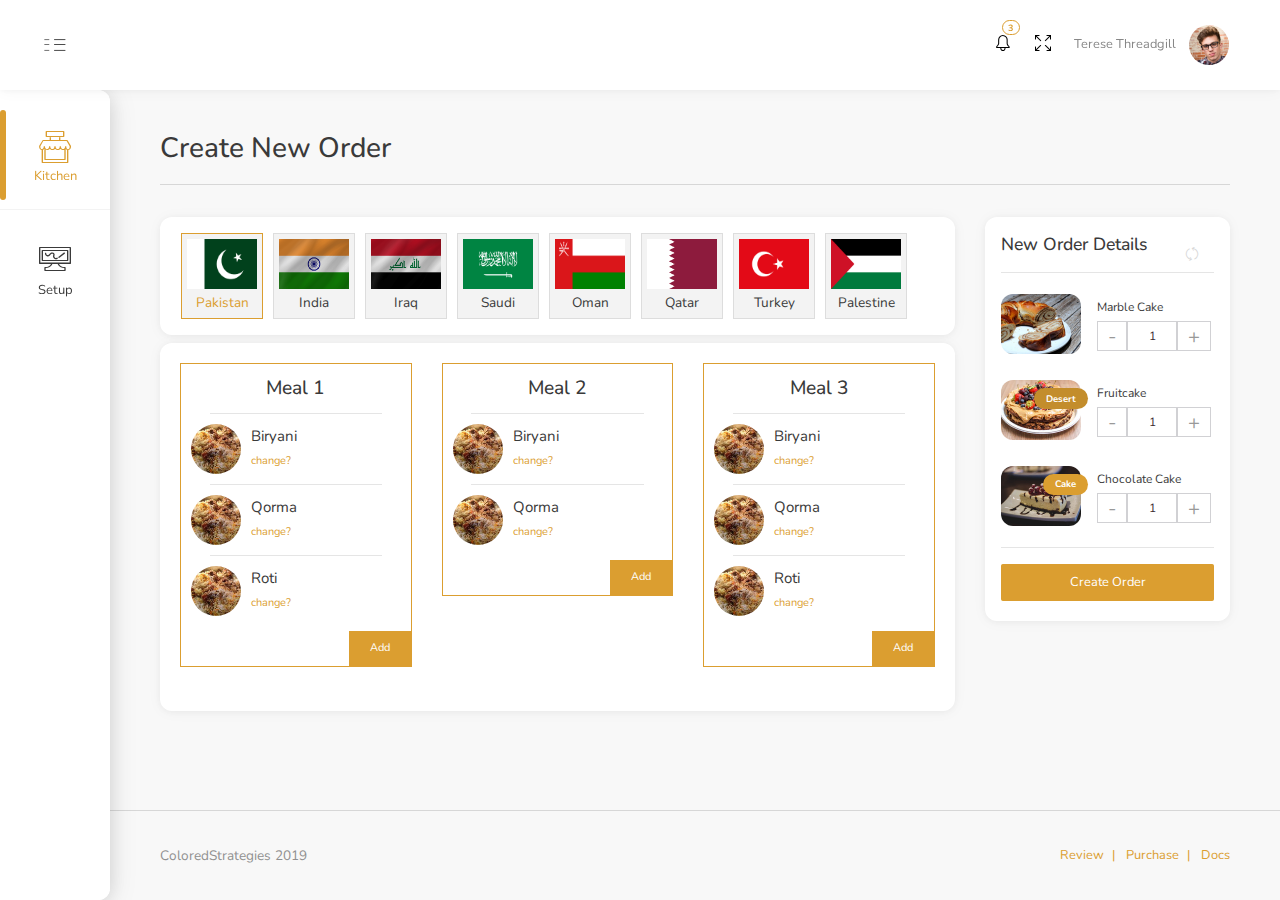
==== commit fc9480f5: "Update create.order.html" ====
--- a/create.order.html
+++ b/create.order.html
@@ -234,6 +234,14 @@
                                     <img src="./img/flag/india.png" alt="">
                                     <p class="my-1 text-center">India</p>
                                 </div>
+                                    <div class="img-flag-section order_tab_parent" data-id="iraq">
+                                    <img src="./img/flag/iraq-flag.png" alt="">
+                                    <p class="my-1 text-center">Iraq</p>
+                                </div>
+                                <div class="img-flag-section order_tab_parent" data-id="saudi">
+                                    <img src="./img/flag/saudi-flag.jpg" alt="">
+                                    <p class="my-1 text-center">Saudi</p>
+                                </div>          
                                 <div class="img-flag-section order_tab_parent">
                                     <img src="./img/flag/oman-flag-png-xl.jpg" alt="">
                                     <p class="my-1 text-center">Oman</p>
@@ -708,4 +716,4 @@
     <script src="js/scripts.js"></script>
 </body>
 
-</html>+</html>
